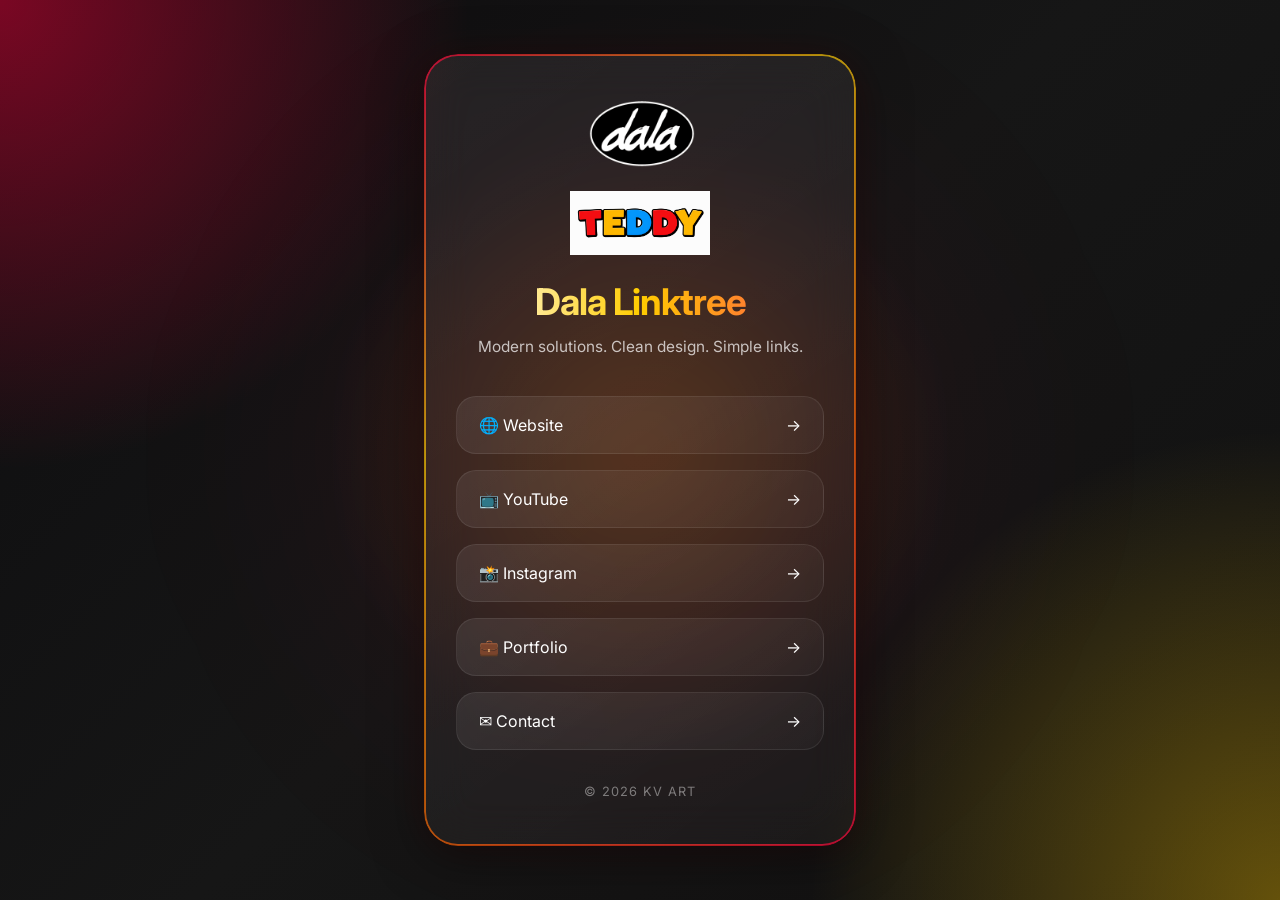
==== index.html @ a64d9fde "[untracked] Test 1" ====
<!-- index.html -->
<!DOCTYPE html>
<html lang="en">
<head>
    <meta charset="UTF-8" />
    <meta name="viewport" content="width=device-width, initial-scale=1.0" />

    <!-- Favicon -->
    <link rel="icon" type="image/png" href="./image/Dala_Logo_Black.png">

    <title>Your Company</title>

    <!-- CSS -->
    <link rel="stylesheet" href="style.css" />

    <!-- Fonts -->
    <link rel="preconnect" href="https://fonts.googleapis.com">
    <link rel="preconnect" href="https://fonts.gstatic.com" crossorigin>
    <link href="https://fonts.googleapis.com/css2?family=Inter:wght@400;500;600;700&display=swap" rel="stylesheet">
</head>
<body>

    <div class="background-glow"></div>

    <main class="container">

        <!-- Company Logo -->
        <img src="./image/dala-logo bw.png" alt="Company Logo" class="logo">
        <img src="./image/teddy logo.png" alt="Company Logo" class="logo">

        <!-- Company Name -->
        <h1>Dala Linktree</h1>

        <!-- Tagline -->
        <p class="tagline">
            Modern solutions. Clean design. Simple links.
        </p>

        <!-- Links -->
        <div class="links">

            <a href="https://www.facebook.com/DalaArtSupplies/" class="link-card" target="_blank">
                <span>🌐 Website</span>
                <span>→</span>
            </a>

            <a href="#" class="link-card">
                <span>📺 YouTube</span>
                <span>→</span>
            </a>

            <a href="#" class="link-card">
                <span>📸 Instagram</span>
                <span>→</span>
            </a>

            <a href="#" class="link-card">
                <span>💼 Portfolio</span>
                <span>→</span>
            </a>

            <a href="#" class="link-card">
                <span>✉ Contact</span>
                <span>→</span>
            </a>

        </div>

        <!-- Footer -->
        <footer>
            © 2026 KV Art
        </footer>

    </main>

</body>
</html>
---- style.css ----
/* style.css */

* {
    margin: 0;
    padding: 0;
    box-sizing: border-box;
}

body {
    font-family: 'Inter', sans-serif;
    min-height: 100vh;
    overflow: hidden;
    color: white;
    display: flex;
    justify-content: center;
    align-items: center;
    position: relative;

    /* Artistic Brand Background */
    background:
        radial-gradient(circle at top left, rgba(255, 0, 60, 0.45), transparent 30%),
        radial-gradient(circle at bottom right, rgba(255, 200, 0, 0.35), transparent 30%),
        radial-gradient(circle at center, rgba(255, 80, 0, 0.18), transparent 40%),
        linear-gradient(135deg, #0d0d0f, #161616, #111111);

    background-size: cover;
}

/* Film Grain Texture */
body::before {
    content: "";
    position: absolute;
    inset: 0;

    background-image:
        url("https://www.transparenttextures.com/patterns/asfalt-dark.png");

    opacity: 0.12;
    pointer-events: none;
}

/* Floating Glow */
body::after {
    content: "";
    position: absolute;

    width: 850px;
    height: 850px;

    background:
        radial-gradient(circle,
        rgba(255, 220, 0, 0.08),
        rgba(255, 0, 60, 0.05),
        transparent 70%);

    filter: blur(90px);

    animation: ambientFloat 12s ease-in-out infinite alternate;
}

@keyframes ambientFloat {
    from {
        transform: translate(-80px, -50px) rotate(0deg);
    }

    to {
        transform: translate(90px, 40px) rotate(8deg);
    }
}

/* Main Container */
.container {
    width: 100%;
    max-width: 430px;

    padding: 45px 30px;

    position: relative;
    z-index: 2;

    text-align: center;

    border-radius: 32px;

    background:
        linear-gradient(
            145deg,
            rgba(255,255,255,0.08),
            rgba(255,255,255,0.03)
        );

    border: 1px solid rgba(255,255,255,0.08);

    backdrop-filter: blur(22px);

    box-shadow:
        0 10px 50px rgba(0,0,0,0.5),
        0 0 40px rgba(255,0,60,0.08);
}

/* Gradient Border */
.container::before {
    content: "";
    position: absolute;
    inset: -2px;

    border-radius: 34px;
    padding: 2px;

    background:
        linear-gradient(
            135deg,
            #ff003c,
            #ffcc00,
            #ff5e00,
            #ff003c
        );

    opacity: 0.65;

    -webkit-mask:
        linear-gradient(#fff 0 0) content-box,
        linear-gradient(#fff 0 0);

    -webkit-mask-composite: xor;
    mask-composite: exclude;

    pointer-events: none;
}

/* Outige */
/* Logo */
.logo {
    /* width: 120px;
    height: 120px;

    object-fit: cover;

    border-radius: 28px;

    margin-bottom: 24px;

    border: 3px solid rgba(255,255,255,0.12);

    box-shadow:
        0 12px 35px rgba(0,0,0,0.45),
        0 0 30px rgba(255, 0, 60, 0.25),
        0 0 50px rgba(255, 200, 0, 0.15);

    transition: transform 0.35s ease; */
    width: 140px;
    height: auto;
    max-width: 100%;
    max-height: 140px;

    object-fit: contain;

    display: block;
    margin: 0 auto 24px;

    border: none;

    /* box-shadow:
        0 12px 35px rgba(0,0,0,0.35),
        0 0 25px rgba(255, 0, 60, 0.20),
        0 0 35px rgba(255, 200, 0, 0.12); */

    transition: transform 0.35s ease;
}

.logo:hover {
    transform: scale(1.05) rotate(-2deg);
}

/* Company Name */
h1 {
    font-size: 2.3rem;
    font-weight: 700;

    letter-spacing: -1px;

    margin-bottom: 10px;

    background:
        linear-gradient(
            90deg,
            #ffffff,
            #ffcc00,
            #ff4d4d
        );

    -webkit-background-clip: text;
    -webkit-text-fill-color: transparent;
}

/* Tagline */
.tagline {
    color: rgba(255,255,255,0.72);

    line-height: 1.7;
    font-size: 0.96rem;

    margin-bottom: 36px;
}

/* Links */
.links {
    display: flex;
    flex-direction: column;
    gap: 16px;
}

/* Link Cards */
.link-card {
    position: relative;

    text-decoration: none;
    color: white;

    padding: 18px 22px;

    border-radius: 20px;

    background:
        linear-gradient(
            145deg,
            rgba(255,255,255,0.08),
            rgba(255,255,255,0.03)
        );

    border: 1px solid rgba(255,255,255,0.08);

    display: flex;
    align-items: center;
    justify-content: space-between;

    overflow: hidden;

    transition:
        transform 0.25s ease,
        border 0.25s ease,
        box-shadow 0.25s ease;
}

/* Animated Light Sweep */
.link-card::before {
    content: "";

    position: absolute;
    top: 0;
    left: -120%;

    width: 100%;
    height: 100%;

    background:
        linear-gradient(
            90deg,
            transparent,
            rgba(255,255,255,0.15),
            transparent
        );

    transition: left 0.7s ease;
}

.link-card:hover::before {
    left: 120%;
}

/* Hover Effect */
.link-card:hover {
    transform: translateY(-4px);

    border: 1px solid rgba(255, 200, 0, 0.4);

    box-shadow:
        0 10px 25px rgba(0,0,0,0.35),
        0 0 20px rgba(255, 0, 60, 0.18),
        0 0 25px rgba(255, 200, 0, 0.12);

    background:
        linear-gradient(
            145deg,
            rgba(255,255,255,0.12),
            rgba(255,255,255,0.04)
        );
}

/* Footer */
footer {
    margin-top: 34px;

    color: rgba(255,255,255,0.42);

    font-size: 0.8rem;

    letter-spacing: 1px;
    text-transform: uppercase;
}

/* Mobile */
@media (max-width: 480px) {

    .container {
        margin: 18px;
        padding: 35px 22px;
    }

    h1 {
        font-size: 1.9rem;
    }

    .logo {
        width: 100px;
        height: 100px;
    }

    .link-card {
        padding: 16px 18px;
    }

}
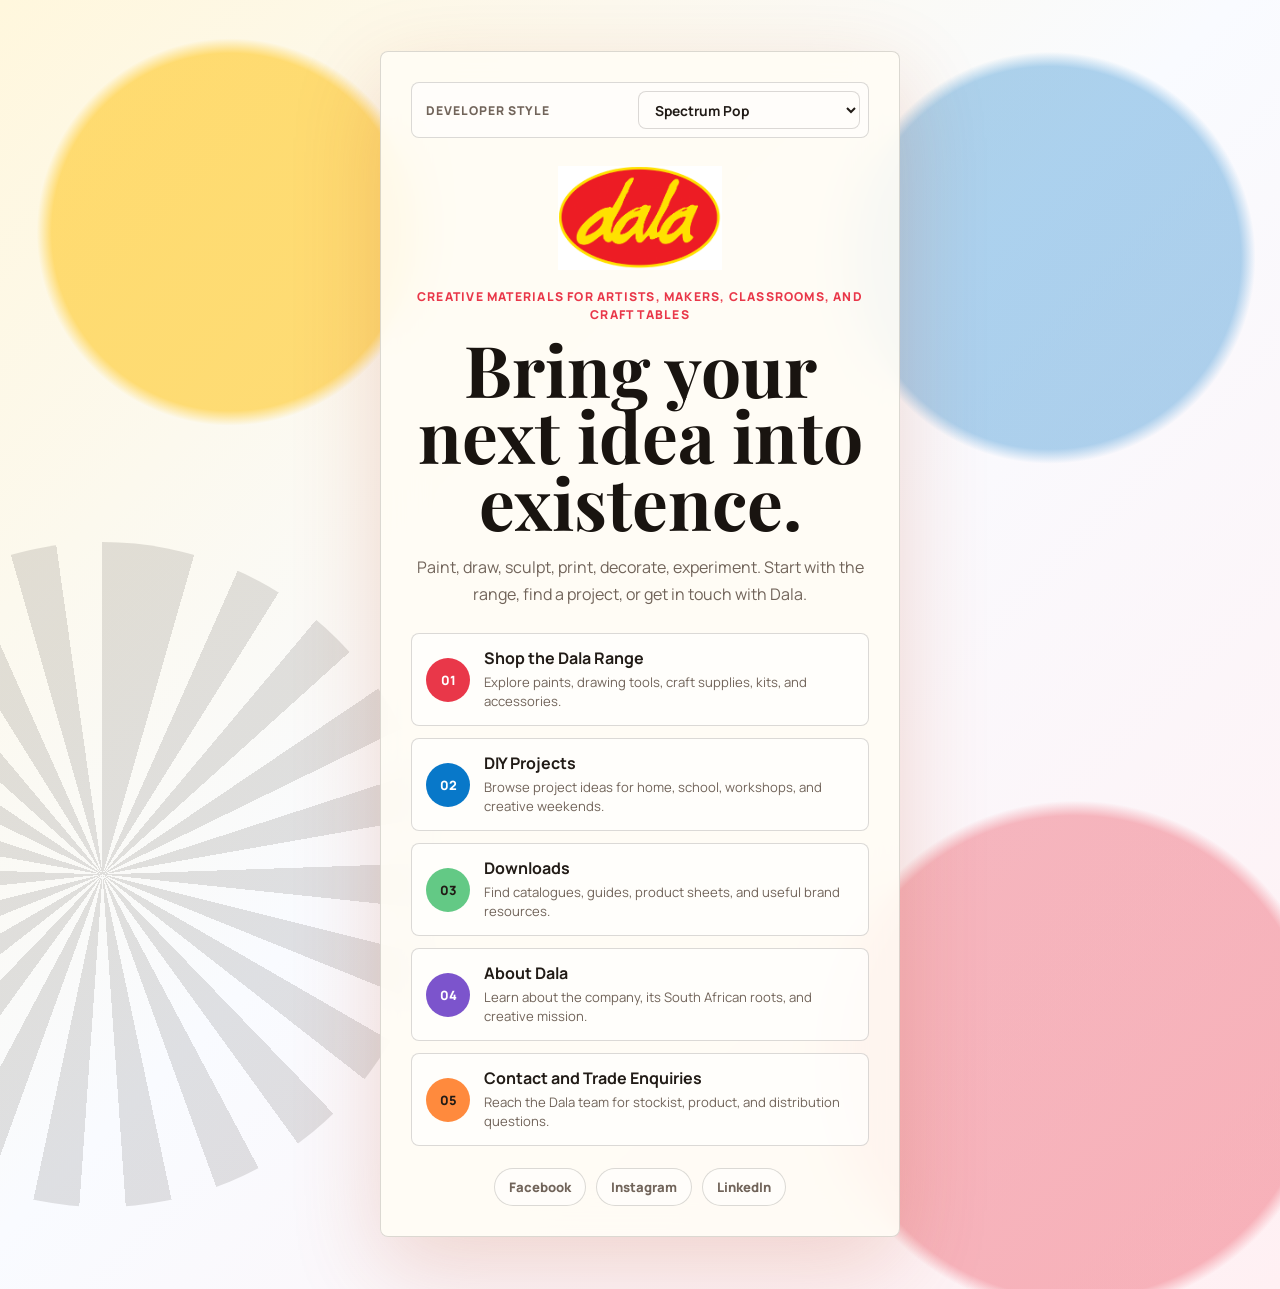
==== commit 84ce6a9b: "[untracked] Added 10 styles" ====
--- a/index.html
+++ b/index.html
@@ -1,77 +1,115 @@
-<!-- index.html -->
-<!DOCTYPE html>
-<html lang="en">
-<head>
-    <meta charset="UTF-8" />
-    <meta name="viewport" content="width=device-width, initial-scale=1.0" />
-
-    <!-- Favicon -->
-    <link rel="icon" type="image/png" href="./image/Dala_Logo_Black.png">
-
-    <title>Your Company</title>
-
-    <!-- CSS -->
-    <link rel="stylesheet" href="style.css" />
-
-    <!-- Fonts -->
-    <link rel="preconnect" href="https://fonts.googleapis.com">
-    <link rel="preconnect" href="https://fonts.gstatic.com" crossorigin>
-    <link href="https://fonts.googleapis.com/css2?family=Inter:wght@400;500;600;700&display=swap" rel="stylesheet">
-</head>
-<body>
-
-    <div class="background-glow"></div>
-
-    <main class="container">
-
-        <!-- Company Logo -->
-        <img src="./image/dala-logo bw.png" alt="Company Logo" class="logo">
-        <img src="./image/teddy logo.png" alt="Company Logo" class="logo">
-
-        <!-- Company Name -->
-        <h1>Dala Linktree</h1>
-
-        <!-- Tagline -->
-        <p class="tagline">
-            Modern solutions. Clean design. Simple links.
-        </p>
-
-        <!-- Links -->
-        <div class="links">
-
-            <a href="https://www.facebook.com/DalaArtSupplies/" class="link-card" target="_blank">
-                <span>🌐 Website</span>
-                <span>→</span>
-            </a>
-
-            <a href="#" class="link-card">
-                <span>📺 YouTube</span>
-                <span>→</span>
-            </a>
-
-            <a href="#" class="link-card">
-                <span>📸 Instagram</span>
-                <span>→</span>
-            </a>
-
-            <a href="#" class="link-card">
-                <span>💼 Portfolio</span>
-                <span>→</span>
-            </a>
-
-            <a href="#" class="link-card">
-                <span>✉ Contact</span>
-                <span>→</span>
-            </a>
-
-        </div>
-
-        <!-- Footer -->
-        <footer>
-            © 2026 KV Art
-        </footer>
-
-    </main>
-
-</body>
-</html>+<!doctype html>
+<html lang="en">
+  <head>
+    <meta charset="utf-8">
+    <meta name="viewport" content="width=device-width, initial-scale=1">
+    <title>Dala | Creative Materials</title>
+    <meta
+      name="description"
+      content="Quick links for Dala creative materials, art supplies, craft projects, downloads, and contact details."
+    >
+    <link rel="preconnect" href="https://fonts.googleapis.com">
+    <link rel="preconnect" href="https://fonts.gstatic.com" crossorigin>
+    <link
+      href="https://fonts.googleapis.com/css2?family=Manrope:wght@500;600;700;800&family=Playfair+Display:wght@700&display=swap"
+      rel="stylesheet"
+    >
+    <link rel="stylesheet" href="css/base.css">
+    <link id="themeStylesheet" rel="stylesheet" href="css/theme-spectrum.css">
+  </head>
+  <body>
+    <main class="page-shell">
+      <section class="profile-panel" aria-labelledby="page-title">
+        <div class="developer-tools" aria-label="Developer theme controls">
+          <label for="themeSelect">Developer style</label>
+          <select id="themeSelect" name="theme">
+            <option value="css/theme-spectrum.css">Spectrum Pop</option>
+            <option value="css/theme-studio.css">Clean Studio</option>
+            <option value="css/theme-workbench.css">Maker Workbench</option>
+            <option value="css/theme-dala-red-yellow.css">Dala Red + Yellow</option>
+            <option value="css/theme-pigment-lab.css">Pigment Lab</option>
+            <option value="css/theme-gallery-wall.css">Gallery Wall</option>
+            <option value="css/theme-night-market.css">Night Market</option>
+            <option value="css/theme-paper-cut.css">Paper Cut</option>
+            <option value="css/theme-terrazzo.css">Terrazzo Desk</option>
+            <option value="css/theme-catalogue.css">Modern Catalogue</option>
+            <option value="css/theme-hobby-x.css">Hobby X</option>
+            <option value="css/theme-sarcda.css">SARCDA</option>
+            <option value="css/theme-paperworld-me.css">Paperworld Middle East</option>
+            <option value="css/theme-creativeworld.css">Creativeworld</option>
+          </select>
+        </div>
+
+        <header class="brand-lockup">
+          <img class="brand-logo" src="image/Dala-logo.png" alt="Dala">
+          <p class="eyebrow">Creative materials for artists, makers, classrooms, and craft tables</p>
+          <h1 id="page-title">Bring your next idea into existence.</h1>
+          <p class="intro">
+            Paint, draw, sculpt, print, decorate, experiment. Start with the range, find a project, or get in touch with Dala.
+          </p>
+        </header>
+
+        <nav class="link-list" aria-label="Dala quick links">
+          <a class="link-card primary-link" href="https://www.dala.co.za/Products" target="_blank" rel="noreferrer">
+            <span class="link-icon" aria-hidden="true">01</span>
+            <span>
+              <strong>Shop the Dala Range</strong>
+              <small>Explore paints, drawing tools, craft supplies, kits, and accessories.</small>
+            </span>
+          </a>
+          <a class="link-card" href="https://www.dala.co.za/DIY-Projects" target="_blank" rel="noreferrer">
+            <span class="link-icon" aria-hidden="true">02</span>
+            <span>
+              <strong>DIY Projects</strong>
+              <small>Browse project ideas for home, school, workshops, and creative weekends.</small>
+            </span>
+          </a>
+          <a class="link-card" href="https://www.dala.co.za/Downloads" target="_blank" rel="noreferrer">
+            <span class="link-icon" aria-hidden="true">03</span>
+            <span>
+              <strong>Downloads</strong>
+              <small>Find catalogues, guides, product sheets, and useful brand resources.</small>
+            </span>
+          </a>
+          <a class="link-card" href="https://www.dala.co.za/About-Dala" target="_blank" rel="noreferrer">
+            <span class="link-icon" aria-hidden="true">04</span>
+            <span>
+              <strong>About Dala</strong>
+              <small>Learn about the company, its South African roots, and creative mission.</small>
+            </span>
+          </a>
+          <a class="link-card" href="https://www.dala.co.za/Contact-Us" target="_blank" rel="noreferrer">
+            <span class="link-icon" aria-hidden="true">05</span>
+            <span>
+              <strong>Contact and Trade Enquiries</strong>
+              <small>Reach the Dala team for stockist, product, and distribution questions.</small>
+            </span>
+          </a>
+        </nav>
+
+        <footer class="social-row" aria-label="Social links">
+          <a href="https://www.facebook.com/dalapaintsouthafrica/" target="_blank" rel="noreferrer">Facebook</a>
+          <a href="https://www.instagram.com/dalapaintsouthafrica/" target="_blank" rel="noreferrer">Instagram</a>
+          <a href="https://www.linkedin.com/company/kv-art-dala/" target="_blank" rel="noreferrer">LinkedIn</a>
+        </footer>
+      </section>
+    </main>
+
+    <script>
+      const themeSelect = document.querySelector("#themeSelect");
+      const themeStylesheet = document.querySelector("#themeStylesheet");
+      const savedTheme = localStorage.getItem("dala-theme");
+
+      if (savedTheme) {
+        themeSelect.value = savedTheme;
+        themeStylesheet.href = savedTheme;
+      }
+
+      themeSelect.addEventListener("change", (event) => {
+        const nextTheme = event.target.value;
+        themeStylesheet.href = nextTheme;
+        localStorage.setItem("dala-theme", nextTheme);
+      });
+    </script>
+  </body>
+</html>
--- a/css/base.css
+++ b/css/base.css
@@ -0,0 +1,261 @@
+:root {
+  color-scheme: light;
+  --font-sans: "Manrope", system-ui, -apple-system, BlinkMacSystemFont, "Segoe UI", sans-serif;
+  --font-display: "Playfair Display", Georgia, serif;
+  --page-bg: #faf7f1;
+  --panel-bg: rgba(255, 255, 255, 0.86);
+  --text: #201c18;
+  --muted: #6d6258;
+  --border: rgba(32, 28, 24, 0.14);
+  --shadow: 0 26px 80px rgba(31, 23, 14, 0.18);
+  --accent: #e73b4b;
+  --accent-2: #1978d4;
+  --accent-3: #f6c544;
+  --link-bg: rgba(255, 255, 255, 0.74);
+  --link-hover: #ffffff;
+  --radius: 8px;
+}
+
+* {
+  box-sizing: border-box;
+}
+
+html {
+  min-height: 100%;
+}
+
+body {
+  min-height: 100vh;
+  margin: 0;
+  color: var(--text);
+  font-family: var(--font-sans);
+  background: var(--page-bg);
+}
+
+a {
+  color: inherit;
+  text-decoration: none;
+}
+
+.page-shell {
+  min-height: 100vh;
+  display: grid;
+  place-items: center;
+  padding: clamp(20px, 4vw, 56px);
+  position: relative;
+  overflow: hidden;
+}
+
+.page-shell::before,
+.page-shell::after {
+  content: "";
+  position: fixed;
+  inset: auto;
+  pointer-events: none;
+}
+
+.profile-panel {
+  width: min(100%, 520px);
+  position: relative;
+  z-index: 1;
+  border: 1px solid var(--border);
+  border-radius: var(--radius);
+  background: var(--panel-bg);
+  box-shadow: var(--shadow);
+  padding: clamp(18px, 4vw, 30px);
+}
+
+.developer-tools {
+  display: flex;
+  align-items: center;
+  justify-content: space-between;
+  gap: 12px;
+  margin-bottom: 28px;
+  padding: 8px;
+  border: 1px solid var(--border);
+  border-radius: var(--radius);
+  background: rgba(255, 255, 255, 0.58);
+}
+
+.developer-tools label {
+  padding-left: 6px;
+  color: var(--muted);
+  font-size: 0.76rem;
+  font-weight: 800;
+  letter-spacing: 0.08em;
+  text-transform: uppercase;
+}
+
+.developer-tools select {
+  min-width: 176px;
+  height: 38px;
+  border: 1px solid var(--border);
+  border-radius: var(--radius);
+  color: var(--text);
+  background: var(--link-hover);
+  font: 700 0.86rem var(--font-sans);
+  padding: 0 34px 0 12px;
+}
+
+.brand-lockup {
+  text-align: center;
+}
+
+.brand-logo {
+  width: min(164px, 48vw);
+  height: auto;
+  display: block;
+  margin: 0 auto 18px;
+}
+
+.eyebrow {
+  max-width: 34rem;
+  margin: 0 auto 12px;
+  color: var(--accent);
+  font-size: 0.76rem;
+  font-weight: 800;
+  letter-spacing: 0.1em;
+  line-height: 1.45;
+  text-transform: uppercase;
+}
+
+h1 {
+  max-width: 11ch;
+  margin: 0 auto;
+  font-family: var(--font-display);
+  font-size: clamp(2.55rem, 12vw, 4.45rem);
+  line-height: 0.94;
+  letter-spacing: 0;
+}
+
+.intro {
+  max-width: 28rem;
+  margin: 18px auto 26px;
+  color: var(--muted);
+  font-size: 1rem;
+  line-height: 1.65;
+}
+
+.link-list {
+  display: grid;
+  gap: 12px;
+}
+
+.link-card {
+  display: grid;
+  grid-template-columns: 44px 1fr;
+  align-items: center;
+  gap: 14px;
+  min-height: 78px;
+  padding: 14px;
+  border: 1px solid var(--border);
+  border-radius: var(--radius);
+  background: var(--link-bg);
+  transition: transform 180ms ease, background-color 180ms ease, border-color 180ms ease, box-shadow 180ms ease;
+}
+
+.link-card:hover,
+.link-card:focus-visible {
+  transform: translateY(-2px);
+  background: var(--link-hover);
+  border-color: color-mix(in srgb, var(--accent) 44%, var(--border));
+  box-shadow: 0 14px 28px rgba(30, 24, 20, 0.12);
+  outline: none;
+}
+
+.link-icon {
+  width: 44px;
+  height: 44px;
+  display: grid;
+  place-items: center;
+  border-radius: 50%;
+  color: var(--text);
+  background: var(--accent-3);
+  font-size: 0.8rem;
+  font-weight: 900;
+}
+
+.primary-link .link-icon {
+  color: #ffffff;
+  background: var(--accent);
+}
+
+.link-card strong,
+.link-card small {
+  display: block;
+}
+
+.link-card strong {
+  font-size: 1rem;
+  line-height: 1.25;
+}
+
+.link-card small {
+  margin-top: 5px;
+  color: var(--muted);
+  font-size: 0.82rem;
+  line-height: 1.45;
+}
+
+.social-row {
+  display: flex;
+  flex-wrap: wrap;
+  justify-content: center;
+  gap: 10px;
+  margin-top: 22px;
+}
+
+.social-row a {
+  min-height: 38px;
+  display: inline-flex;
+  align-items: center;
+  border: 1px solid var(--border);
+  border-radius: 999px;
+  padding: 0 14px;
+  color: var(--muted);
+  background: rgba(255, 255, 255, 0.48);
+  font-size: 0.82rem;
+  font-weight: 800;
+}
+
+.social-row a:hover,
+.social-row a:focus-visible {
+  color: var(--text);
+  border-color: var(--accent);
+  outline: none;
+}
+
+@media (max-width: 520px) {
+  .page-shell {
+    padding: 12px;
+    align-items: start;
+  }
+
+  .profile-panel {
+    min-height: calc(100vh - 24px);
+  }
+
+  .developer-tools {
+    align-items: stretch;
+    flex-direction: column;
+  }
+
+  .developer-tools label {
+    padding-left: 0;
+  }
+
+  .developer-tools select {
+    width: 100%;
+  }
+
+  .link-card {
+    grid-template-columns: 40px 1fr;
+    gap: 12px;
+    padding: 12px;
+  }
+
+  .link-icon {
+    width: 40px;
+    height: 40px;
+  }
+}
--- a/css/theme-spectrum.css
+++ b/css/theme-spectrum.css
@@ -0,0 +1,56 @@
+:root {
+  --page-bg: #fdf6e6;
+  --panel-bg: rgba(255, 252, 244, 0.9);
+  --text: #211b16;
+  --muted: #71645a;
+  --border: rgba(33, 27, 22, 0.16);
+  --shadow: 0 30px 90px rgba(194, 72, 31, 0.2);
+  --accent: #e93749;
+  --accent-2: #0878c9;
+  --accent-3: #ffd044;
+  --link-bg: rgba(255, 255, 255, 0.66);
+  --link-hover: #fffdfa;
+}
+
+body {
+  background:
+    radial-gradient(circle at 18% 18%, rgba(255, 208, 68, 0.72) 0 12%, transparent 13%),
+    radial-gradient(circle at 82% 20%, rgba(8, 120, 201, 0.32) 0 13%, transparent 14%),
+    radial-gradient(circle at 84% 82%, rgba(233, 55, 73, 0.34) 0 16%, transparent 17%),
+    linear-gradient(135deg, #fff7dd 0%, #f9fbff 48%, #fff0f3 100%);
+}
+
+.page-shell::before {
+  width: 52vw;
+  height: 52vw;
+  left: -18vw;
+  bottom: -24vw;
+  background: repeating-conic-gradient(from 8deg, rgba(33, 27, 22, 0.12) 0 8deg, transparent 8deg 16deg);
+  border-radius: 50%;
+}
+
+.profile-panel {
+  backdrop-filter: blur(22px);
+}
+
+h1 {
+  color: #191410;
+}
+
+.link-card:nth-child(2) .link-icon {
+  color: #ffffff;
+  background: var(--accent-2);
+}
+
+.link-card:nth-child(3) .link-icon {
+  background: #63c985;
+}
+
+.link-card:nth-child(4) .link-icon {
+  color: #ffffff;
+  background: #7c54cc;
+}
+
+.link-card:nth-child(5) .link-icon {
+  background: #ff8a3d;
+}
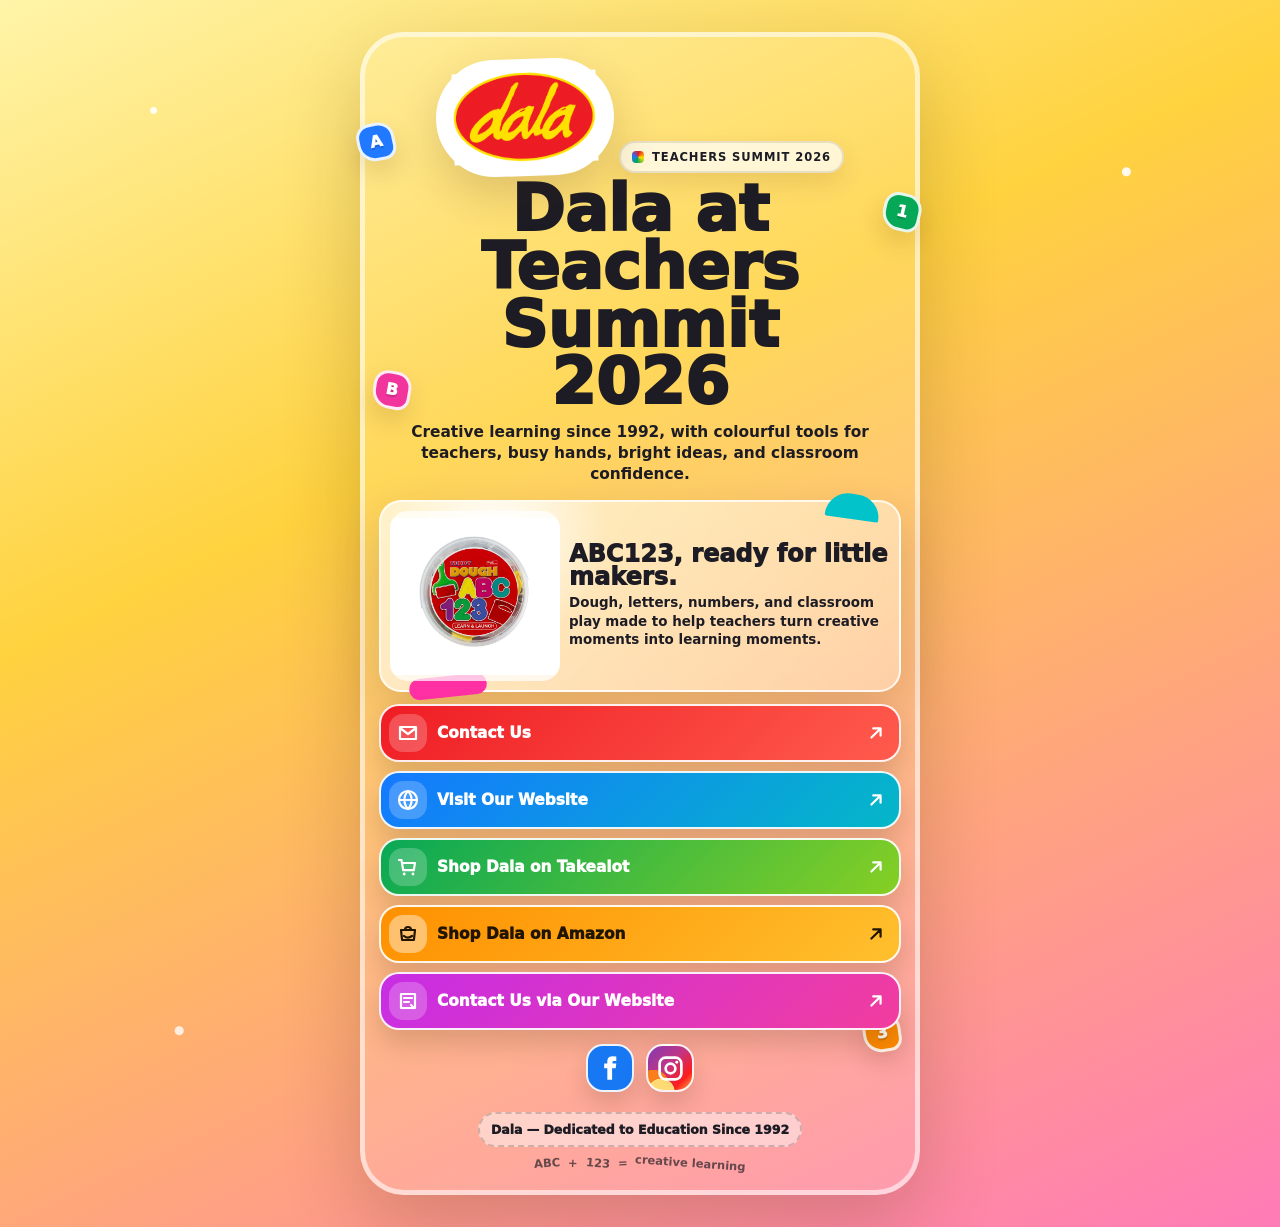
==== commit 786d20e6: "Teachers Summit 2026" ====
--- a/index.html
+++ b/index.html
@@ -3,113 +3,651 @@
   <head>
     <meta charset="utf-8">
     <meta name="viewport" content="width=device-width, initial-scale=1">
-    <title>Dala | Creative Materials</title>
     <meta
       name="description"
-      content="Quick links for Dala creative materials, art supplies, craft projects, downloads, and contact details."
+      content="Dala at Teachers Summit 2026. Colourful creative learning tools for teachers since 1992."
     >
-    <link rel="preconnect" href="https://fonts.googleapis.com">
-    <link rel="preconnect" href="https://fonts.gstatic.com" crossorigin>
-    <link
-      href="https://fonts.googleapis.com/css2?family=Manrope:wght@500;600;700;800&family=Playfair+Display:wght@700&display=swap"
-      rel="stylesheet"
-    >
-    <link rel="stylesheet" href="css/base.css">
-    <link id="themeStylesheet" rel="stylesheet" href="css/theme-spectrum.css">
+    <title>Dala at Teachers Summit 2026</title>
+    <style>
+      :root {
+        --red: #ed1c24;
+        --yellow: #ffe400;
+        --ink: #1d1c24;
+        --paper: #fff9e9;
+        --green: #05a857;
+        --blue: #2179ff;
+        --pink: #f1359d;
+        --orange: #ff8a00;
+        --teal: #10bfc6;
+        --shadow: 0 18px 45px rgba(73, 39, 16, 0.18);
+      }
+
+      * {
+        box-sizing: border-box;
+      }
+
+      html {
+        min-height: 100%;
+        background: #ffe77a;
+      }
+
+      body {
+        min-height: 100%;
+        margin: 0;
+        color: var(--ink);
+        font-family:
+          Inter, ui-sans-serif, system-ui, -apple-system, BlinkMacSystemFont,
+          "Segoe UI", sans-serif;
+        background:
+          radial-gradient(circle at 12% 9%, rgba(255, 255, 255, 0.9) 0 3px, transparent 4px),
+          radial-gradient(circle at 88% 14%, rgba(255, 255, 255, 0.9) 0 4px, transparent 5px),
+          radial-gradient(circle at 14% 84%, rgba(255, 255, 255, 0.8) 0 4px, transparent 5px),
+          linear-gradient(155deg, #fff4a8 0%, #ffd23f 36%, #ff7bb7 100%);
+        overflow-x: hidden;
+      }
+
+      body::before {
+        position: fixed;
+        inset: 0;
+        z-index: -2;
+        content: "";
+        opacity: 0.32;
+        background-image:
+          linear-gradient(rgba(255, 255, 255, 0.55) 1px, transparent 1px),
+          linear-gradient(90deg, rgba(255, 255, 255, 0.55) 1px, transparent 1px);
+        background-size: 34px 34px;
+        mask-image: linear-gradient(to bottom, rgba(0, 0, 0, 0.75), transparent 78%);
+      }
+
+      a {
+        color: inherit;
+      }
+
+      .page {
+        position: relative;
+        width: min(100%, 560px);
+        min-height: 100vh;
+        margin: 0 auto;
+        padding: 12px 14px 20px;
+      }
+
+      .float {
+        position: absolute;
+        z-index: 0;
+        display: grid;
+        width: 38px;
+        height: 38px;
+        place-items: center;
+        border: 3px solid rgba(255, 255, 255, 0.9);
+        border-radius: 14px 16px 12px 18px;
+        color: #ffffff;
+        font-weight: 950;
+        line-height: 1;
+        text-shadow: 0 2px 0 rgba(0, 0, 0, 0.15);
+        box-shadow: 0 12px 24px rgba(80, 36, 0, 0.14);
+        transform: rotate(var(--tilt));
+        animation: bob 5.8s ease-in-out infinite;
+        pointer-events: none;
+      }
+
+      .float-a {
+        top: 86px;
+        left: -8px;
+        background: var(--blue);
+        --tilt: -12deg;
+      }
+
+      .float-1 {
+        top: 156px;
+        right: -6px;
+        background: var(--green);
+        --tilt: 13deg;
+        animation-delay: -1.4s;
+      }
+
+      .float-b {
+        top: 334px;
+        left: 8px;
+        background: var(--pink);
+        --tilt: 10deg;
+        animation-delay: -2.5s;
+      }
+
+      .float-3 {
+        right: 14px;
+        bottom: 138px;
+        background: var(--orange);
+        --tilt: -8deg;
+        animation-delay: -3.1s;
+      }
+
+      .hero {
+        position: relative;
+        z-index: 1;
+        padding: 10px 10px 5px;
+        text-align: center;
+      }
+
+      .logo-wrap {
+        display: inline-flex;
+        align-items: center;
+        justify-content: center;
+        width: min(56vw, 178px);
+        min-height: 78px;
+        padding: 9px 13px;
+        border: 4px solid #fff;
+        border-radius: 999px;
+        background: #ffffff;
+        box-shadow: var(--shadow);
+        transform: rotate(-2deg);
+      }
+
+      .logo-wrap img {
+        display: block;
+        width: 100%;
+        height: auto;
+      }
+
+      .summit-pill {
+        display: inline-flex;
+        align-items: center;
+        gap: 8px;
+        margin: 12px 0 8px;
+        padding: 7px 11px;
+        border: 2px solid rgba(29, 28, 36, 0.1);
+        border-radius: 999px;
+        background: rgba(255, 255, 255, 0.72);
+        box-shadow: 0 10px 24px rgba(93, 42, 0, 0.12);
+        font-size: 0.72rem;
+        font-weight: 900;
+        letter-spacing: 0.08em;
+        text-transform: uppercase;
+      }
+
+      .summit-pill::before {
+        width: 12px;
+        height: 12px;
+        border-radius: 4px;
+        background: conic-gradient(from 10deg, var(--red), var(--yellow), var(--green), var(--blue), var(--red));
+        content: "";
+      }
+
+      h1 {
+        max-width: 13ch;
+        margin: 0 auto;
+        font-size: clamp(2.15rem, 11.8vw, 4rem);
+        font-weight: 1000;
+        line-height: 0.9;
+        letter-spacing: 0;
+      }
+
+      .hero h1 span {
+        display: block;
+      }
+
+      .hero-copy {
+        max-width: 30rem;
+        margin: 10px auto 0;
+        font-size: 0.96rem;
+        font-weight: 750;
+        line-height: 1.38;
+      }
+
+      .feature {
+        position: relative;
+        z-index: 1;
+        display: grid;
+        grid-template-columns: minmax(96px, 31%) 1fr;
+        align-items: center;
+        gap: 7px;
+        margin: 10px 0 12px;
+        padding: 9px;
+        border: 2px solid rgba(255, 255, 255, 0.82);
+        border-radius: 22px;
+        background:
+          radial-gradient(circle at 22% 18%, rgba(255, 255, 255, 0.95), transparent 26%),
+          linear-gradient(135deg, rgba(255, 255, 255, 0.68), rgba(255, 255, 255, 0.3));
+        box-shadow: var(--shadow);
+        backdrop-filter: blur(12px);
+      }
+
+      .feature::before,
+      .feature::after {
+        position: absolute;
+        z-index: -1;
+        content: "";
+        filter: saturate(1.1);
+      }
+
+      .feature::before {
+        top: -8px;
+        right: 19px;
+        width: 54px;
+        height: 25px;
+        border-radius: 999px 999px 80px 80px;
+        background: var(--teal);
+        transform: rotate(8deg);
+      }
+
+      .feature::after {
+        bottom: -7px;
+        left: 28px;
+        width: 78px;
+        height: 21px;
+        border-radius: 999px;
+        background: var(--pink);
+        transform: rotate(-6deg);
+      }
+
+      .product-shot {
+        width: 100%;
+        aspect-ratio: 1;
+        object-fit: contain;
+        border-radius: 18px;
+        background: rgba(255, 255, 255, 0.72);
+      }
+
+      .feature-text {
+        padding: 3px 2px;
+      }
+
+      .feature-text strong {
+        display: block;
+        margin-bottom: 5px;
+        font-size: clamp(1.05rem, 5.15vw, 1.5rem);
+        font-weight: 1000;
+        line-height: 0.96;
+      }
+
+      .feature-text p {
+        margin: 0;
+        font-size: 0.84rem;
+        font-weight: 700;
+        line-height: 1.38;
+      }
+
+      .links {
+        position: relative;
+        z-index: 1;
+        display: grid;
+        gap: 9px;
+      }
+
+      .link-button {
+        display: grid;
+        grid-template-columns: 38px 1fr 22px;
+        align-items: center;
+        gap: 10px;
+        min-height: 56px;
+        padding: 8px 12px 8px 8px;
+        border: 2px solid rgba(255, 255, 255, 0.92);
+        border-radius: 20px;
+        color: #ffffff;
+        font-size: 0.96rem;
+        font-weight: 950;
+        line-height: 1.1;
+        text-decoration: none;
+        box-shadow: 0 14px 24px rgba(52, 29, 0, 0.16);
+        transform: translateY(0);
+        transition:
+          transform 160ms ease,
+          box-shadow 160ms ease,
+          filter 160ms ease;
+        -webkit-tap-highlight-color: transparent;
+      }
+
+      .link-button:focus-visible,
+      .social-link:focus-visible {
+        outline: 4px solid rgba(29, 28, 36, 0.8);
+        outline-offset: 4px;
+      }
+
+      .link-button:hover,
+      .link-button:focus-visible {
+        box-shadow: 0 18px 30px rgba(52, 29, 0, 0.24);
+        filter: saturate(1.08);
+        transform: translateY(-2px);
+      }
+
+      .link-button:active {
+        box-shadow: 0 8px 16px rgba(52, 29, 0, 0.18);
+        transform: translateY(1px) scale(0.99);
+      }
+
+      .contact {
+        background: linear-gradient(135deg, #ef1d24, #ff5b4d);
+      }
+
+      .website {
+        background: linear-gradient(135deg, #1479ff, #04b7c7);
+      }
+
+      .takealot {
+        background: linear-gradient(135deg, #09a856, #86cf24);
+      }
+
+      .amazon {
+        background: linear-gradient(135deg, #ff9000, #ffc02e);
+        color: #221500;
+      }
+
+      .web-contact {
+        background: linear-gradient(135deg, #c72de5, #f23d9e);
+      }
+
+      .button-icon,
+      .arrow {
+        display: grid;
+        place-items: center;
+      }
+
+      .button-icon {
+        width: 38px;
+        height: 38px;
+        border-radius: 14px;
+        background: rgba(255, 255, 255, 0.22);
+      }
+
+      .amazon .button-icon {
+        background: rgba(255, 255, 255, 0.42);
+      }
+
+      svg {
+        display: block;
+      }
+
+      .socials {
+        position: relative;
+        z-index: 1;
+        display: flex;
+        justify-content: center;
+        gap: 12px;
+        margin: 14px 0 10px;
+      }
+
+      .social-link {
+        display: grid;
+        width: 48px;
+        height: 48px;
+        place-items: center;
+        border: 2px solid rgba(255, 255, 255, 0.92);
+        border-radius: 17px;
+        color: #ffffff;
+        box-shadow: 0 12px 22px rgba(52, 29, 0, 0.15);
+        transition:
+          transform 160ms ease,
+          box-shadow 160ms ease;
+      }
+
+      .social-link:hover,
+      .social-link:focus-visible {
+        box-shadow: 0 18px 28px rgba(52, 29, 0, 0.22);
+        transform: translateY(-2px) rotate(-2deg);
+      }
+
+      .facebook {
+        background: #1877f2;
+      }
+
+      .instagram {
+        background:
+          radial-gradient(circle at 30% 105%, #feda75 0 24%, transparent 25%),
+          radial-gradient(circle at 12% 90%, #fa7e1e 0 28%, transparent 29%),
+          linear-gradient(135deg, #833ab4, #c13584 45%, #fd1d1d 78%, #fcb045);
+      }
+
+      .footer {
+        position: relative;
+        z-index: 1;
+        padding: 10px 8px 0;
+        text-align: center;
+      }
+
+      .brand-message {
+        display: inline-block;
+        margin: 0;
+        padding: 8px 11px;
+        border: 2px dashed rgba(29, 28, 36, 0.2);
+        border-radius: 999px;
+        background: rgba(255, 255, 255, 0.48);
+        font-size: 0.78rem;
+        font-weight: 950;
+      }
+
+      .chalk-line {
+        display: none;
+        justify-content: center;
+        gap: 8px;
+        margin-top: 9px;
+        color: rgba(29, 28, 36, 0.68);
+        font-size: 0.72rem;
+        font-weight: 850;
+      }
+
+      .chalk-line span {
+        display: inline-block;
+        transform: rotate(var(--tilt));
+      }
+
+      @keyframes bob {
+        0%,
+        100% {
+          translate: 0 0;
+        }
+
+        50% {
+          translate: 0 -9px;
+        }
+      }
+
+      @media (prefers-reduced-motion: reduce) {
+        *,
+        *::before,
+        *::after {
+          animation-duration: 0.01ms !important;
+          animation-iteration-count: 1 !important;
+          scroll-behavior: auto !important;
+          transition-duration: 0.01ms !important;
+        }
+      }
+
+      @media (min-width: 680px) {
+        body {
+          display: grid;
+          place-items: center;
+          padding: 32px;
+        }
+
+        .page {
+          min-height: auto;
+          border: 5px solid rgba(255, 255, 255, 0.58);
+          border-radius: 44px;
+          background: rgba(255, 255, 255, 0.14);
+          box-shadow: 0 30px 80px rgba(52, 29, 0, 0.2);
+        }
+
+        .feature {
+          grid-template-columns: 170px 1fr;
+        }
+
+        .chalk-line {
+          display: flex;
+        }
+      }
+    </style>
   </head>
   <body>
-    <main class="page-shell">
-      <section class="profile-panel" aria-labelledby="page-title">
-        <div class="developer-tools" aria-label="Developer theme controls">
-          <label for="themeSelect">Developer style</label>
-          <select id="themeSelect" name="theme">
-            <option value="css/theme-spectrum.css">Spectrum Pop</option>
-            <option value="css/theme-studio.css">Clean Studio</option>
-            <option value="css/theme-workbench.css">Maker Workbench</option>
-            <option value="css/theme-dala-red-yellow.css">Dala Red + Yellow</option>
-            <option value="css/theme-pigment-lab.css">Pigment Lab</option>
-            <option value="css/theme-gallery-wall.css">Gallery Wall</option>
-            <option value="css/theme-night-market.css">Night Market</option>
-            <option value="css/theme-paper-cut.css">Paper Cut</option>
-            <option value="css/theme-terrazzo.css">Terrazzo Desk</option>
-            <option value="css/theme-catalogue.css">Modern Catalogue</option>
-            <option value="css/theme-hobby-x.css">Hobby X</option>
-            <option value="css/theme-sarcda.css">SARCDA</option>
-            <option value="css/theme-paperworld-me.css">Paperworld Middle East</option>
-            <option value="css/theme-creativeworld.css">Creativeworld</option>
-          </select>
+    <main class="page" aria-labelledby="page-title">
+      <span class="float float-a" aria-hidden="true">A</span>
+      <span class="float float-1" aria-hidden="true">1</span>
+      <span class="float float-b" aria-hidden="true">B</span>
+      <span class="float float-3" aria-hidden="true">3</span>
+
+      <section class="hero">
+        <div class="logo-wrap">
+          <img src="image/Dala-logo.png" alt="Dala">
         </div>
-
-        <header class="brand-lockup">
-          <img class="brand-logo" src="image/Dala-logo.png" alt="Dala">
-          <p class="eyebrow">Creative materials for artists, makers, classrooms, and craft tables</p>
-          <h1 id="page-title">Bring your next idea into existence.</h1>
-          <p class="intro">
-            Paint, draw, sculpt, print, decorate, experiment. Start with the range, find a project, or get in touch with Dala.
+        <div class="summit-pill">Teachers Summit 2026</div>
+        <h1 id="page-title">
+          <span>Dala at</span>
+          <span>Teachers Summit</span>
+          <span>2026</span>
+        </h1>
+        <p class="hero-copy">
+          Creative learning since 1992, with colourful tools for teachers,
+          busy hands, bright ideas, and classroom confidence.
+        </p>
+      </section>
+
+      <section class="feature" aria-label="Dala ABC123 educational dough kit">
+        <img
+          class="product-shot"
+          src="image/TED-DNB_ABC123 DOUGH SET WITH ROLLER &amp; SLICER_6009705687008_LID.webp"
+          alt="Dala ABC123 dough kit with colourful letters and numbers"
+        >
+        <div class="feature-text">
+          <strong>ABC123, ready for little makers.</strong>
+          <p>
+            Dough, letters, numbers, and classroom play made to help teachers
+            turn creative moments into learning moments.
           </p>
-        </header>
-
-        <nav class="link-list" aria-label="Dala quick links">
-          <a class="link-card primary-link" href="https://www.dala.co.za/Products" target="_blank" rel="noreferrer">
-            <span class="link-icon" aria-hidden="true">01</span>
-            <span>
-              <strong>Shop the Dala Range</strong>
-              <small>Explore paints, drawing tools, craft supplies, kits, and accessories.</small>
-            </span>
-          </a>
-          <a class="link-card" href="https://www.dala.co.za/DIY-Projects" target="_blank" rel="noreferrer">
-            <span class="link-icon" aria-hidden="true">02</span>
-            <span>
-              <strong>DIY Projects</strong>
-              <small>Browse project ideas for home, school, workshops, and creative weekends.</small>
-            </span>
-          </a>
-          <a class="link-card" href="https://www.dala.co.za/Downloads" target="_blank" rel="noreferrer">
-            <span class="link-icon" aria-hidden="true">03</span>
-            <span>
-              <strong>Downloads</strong>
-              <small>Find catalogues, guides, product sheets, and useful brand resources.</small>
-            </span>
-          </a>
-          <a class="link-card" href="https://www.dala.co.za/About-Dala" target="_blank" rel="noreferrer">
-            <span class="link-icon" aria-hidden="true">04</span>
-            <span>
-              <strong>About Dala</strong>
-              <small>Learn about the company, its South African roots, and creative mission.</small>
-            </span>
-          </a>
-          <a class="link-card" href="https://www.dala.co.za/Contact-Us" target="_blank" rel="noreferrer">
-            <span class="link-icon" aria-hidden="true">05</span>
-            <span>
-              <strong>Contact and Trade Enquiries</strong>
-              <small>Reach the Dala team for stockist, product, and distribution questions.</small>
-            </span>
-          </a>
-        </nav>
-
-        <footer class="social-row" aria-label="Social links">
-          <a href="https://www.facebook.com/dalapaintsouthafrica/" target="_blank" rel="noreferrer">Facebook</a>
-          <a href="https://www.instagram.com/dalapaintsouthafrica/" target="_blank" rel="noreferrer">Instagram</a>
-          <a href="https://www.linkedin.com/company/kv-art-dala/" target="_blank" rel="noreferrer">LinkedIn</a>
-        </footer>
+        </div>
       </section>
+
+      <nav class="links" aria-label="Dala links">
+        <a
+          class="link-button contact"
+          href="mailto:kobus@dala.co.za?subject=Education%20Summit%202026"
+          aria-label="Contact Dala by email about Teachers Summit 2026"
+        >
+          <span class="button-icon" aria-hidden="true">
+            <svg width="24" height="24" viewBox="0 0 24 24" fill="none">
+              <path d="M4 6h16v12H4z" stroke="currentColor" stroke-width="2.2" stroke-linejoin="round"/>
+              <path d="m4 7 8 6 8-6" stroke="currentColor" stroke-width="2.2" stroke-linecap="round" stroke-linejoin="round"/>
+            </svg>
+          </span>
+          <span>Contact Us</span>
+          <span class="arrow" aria-hidden="true">
+            <svg width="22" height="22" viewBox="0 0 24 24" fill="none">
+              <path d="M7 17 17 7M9 7h8v8" stroke="currentColor" stroke-width="2.4" stroke-linecap="round" stroke-linejoin="round"/>
+            </svg>
+          </span>
+        </a>
+
+        <a
+          class="link-button website"
+          href="https://www.dala.co.za/"
+          aria-label="Visit the Dala website"
+        >
+          <span class="button-icon" aria-hidden="true">
+            <svg width="24" height="24" viewBox="0 0 24 24" fill="none">
+              <circle cx="12" cy="12" r="9" stroke="currentColor" stroke-width="2.2"/>
+              <path d="M3.5 12h17M12 3c2.4 2.5 3.6 5.5 3.6 9S14.4 18.5 12 21M12 3C9.6 5.5 8.4 8.5 8.4 12S9.6 18.5 12 21" stroke="currentColor" stroke-width="2.2" stroke-linecap="round"/>
+            </svg>
+          </span>
+          <span>Visit Our Website</span>
+          <span class="arrow" aria-hidden="true">
+            <svg width="22" height="22" viewBox="0 0 24 24" fill="none">
+              <path d="M7 17 17 7M9 7h8v8" stroke="currentColor" stroke-width="2.4" stroke-linecap="round" stroke-linejoin="round"/>
+            </svg>
+          </span>
+        </a>
+
+        <a
+          class="link-button takealot"
+          href="https://www.takealot.com/all?filter=Brand:Dala"
+          aria-label="Shop Dala products on Takealot"
+        >
+          <span class="button-icon" aria-hidden="true">
+            <svg width="24" height="24" viewBox="0 0 24 24" fill="none">
+              <path d="M6 8h13l-1.2 7.2H7.2L6 8Z" stroke="currentColor" stroke-width="2.2" stroke-linejoin="round"/>
+              <path d="M6 8 5.4 5H3" stroke="currentColor" stroke-width="2.2" stroke-linecap="round"/>
+              <circle cx="8.2" cy="19" r="1.4" fill="currentColor"/>
+              <circle cx="17" cy="19" r="1.4" fill="currentColor"/>
+            </svg>
+          </span>
+          <span>Shop Dala on Takealot</span>
+          <span class="arrow" aria-hidden="true">
+            <svg width="22" height="22" viewBox="0 0 24 24" fill="none">
+              <path d="M7 17 17 7M9 7h8v8" stroke="currentColor" stroke-width="2.4" stroke-linecap="round" stroke-linejoin="round"/>
+            </svg>
+          </span>
+        </a>
+
+        <a
+          class="link-button amazon"
+          href="https://www.amazon.co.za/s?k=Dala&amp;ref=bl_dp_s_web_0"
+          aria-label="Shop Dala products on Amazon South Africa"
+        >
+          <span class="button-icon" aria-hidden="true">
+            <svg width="24" height="24" viewBox="0 0 24 24" fill="none">
+              <path d="M5 8h14l-1.1 10H6.1L5 8Z" stroke="currentColor" stroke-width="2.2" stroke-linejoin="round"/>
+              <path d="M9 8a3 3 0 0 1 6 0" stroke="currentColor" stroke-width="2.2" stroke-linecap="round"/>
+              <path d="M8 14c2.2 1.8 5.6 1.8 8 0" stroke="currentColor" stroke-width="2.2" stroke-linecap="round"/>
+            </svg>
+          </span>
+          <span>Shop Dala on Amazon</span>
+          <span class="arrow" aria-hidden="true">
+            <svg width="22" height="22" viewBox="0 0 24 24" fill="none">
+              <path d="M7 17 17 7M9 7h8v8" stroke="currentColor" stroke-width="2.4" stroke-linecap="round" stroke-linejoin="round"/>
+            </svg>
+          </span>
+        </a>
+
+        <a
+          class="link-button web-contact"
+          href="https://www.dala.co.za/Contact-Us"
+          aria-label="Contact Dala via the Dala website"
+        >
+          <span class="button-icon" aria-hidden="true">
+            <svg width="24" height="24" viewBox="0 0 24 24" fill="none">
+              <path d="M5 5h14v14H5z" stroke="currentColor" stroke-width="2.2" stroke-linejoin="round"/>
+              <path d="M8 9h8M8 13h5" stroke="currentColor" stroke-width="2.2" stroke-linecap="round"/>
+              <path d="m15 16 3 3" stroke="currentColor" stroke-width="2.2" stroke-linecap="round"/>
+            </svg>
+          </span>
+          <span>Contact Us via Our Website</span>
+          <span class="arrow" aria-hidden="true">
+            <svg width="22" height="22" viewBox="0 0 24 24" fill="none">
+              <path d="M7 17 17 7M9 7h8v8" stroke="currentColor" stroke-width="2.4" stroke-linecap="round" stroke-linejoin="round"/>
+            </svg>
+          </span>
+        </a>
+      </nav>
+
+      <div class="socials" aria-label="Social links">
+        <a
+          class="social-link facebook"
+          href="https://www.facebook.com/DalaArtSupplies/"
+          aria-label="Dala on Facebook"
+        >
+          <svg width="28" height="28" viewBox="0 0 24 24" aria-hidden="true">
+            <path fill="currentColor" d="M14.2 8.2V6.8c0-.7.5-.9.9-.9h2.3V2.2L14.1 2c-3.6 0-4.4 2.7-4.4 4.4v1.8H7v4h2.7V22h4.1v-9.8h3.1l.5-4h-3.2Z"/>
+          </svg>
+        </a>
+        <a
+          class="social-link instagram"
+          href="https://www.instagram.com/kv_art_dala/"
+          aria-label="Dala on Instagram"
+        >
+          <svg width="29" height="29" viewBox="0 0 24 24" fill="none" aria-hidden="true">
+            <rect x="3" y="3" width="18" height="18" rx="5" stroke="currentColor" stroke-width="2.2"/>
+            <circle cx="12" cy="12" r="4" stroke="currentColor" stroke-width="2.2"/>
+            <circle cx="17.2" cy="6.8" r="1.2" fill="currentColor"/>
+          </svg>
+        </a>
+      </div>
+
+      <footer class="footer">
+        <p class="brand-message">Dala — Dedicated to Education Since 1992</p>
+        <div class="chalk-line" aria-hidden="true">
+          <span style="--tilt:-4deg">ABC</span>
+          <span style="--tilt:3deg">+</span>
+          <span style="--tilt:5deg">123</span>
+          <span style="--tilt:-3deg">=</span>
+          <span style="--tilt:4deg">creative learning</span>
+        </div>
+      </footer>
     </main>
-
-    <script>
-      const themeSelect = document.querySelector("#themeSelect");
-      const themeStylesheet = document.querySelector("#themeStylesheet");
-      const savedTheme = localStorage.getItem("dala-theme");
-
-      if (savedTheme) {
-        themeSelect.value = savedTheme;
-        themeStylesheet.href = savedTheme;
-      }
-
-      themeSelect.addEventListener("change", (event) => {
-        const nextTheme = event.target.value;
-        themeStylesheet.href = nextTheme;
-        localStorage.setItem("dala-theme", nextTheme);
-      });
-    </script>
   </body>
 </html>
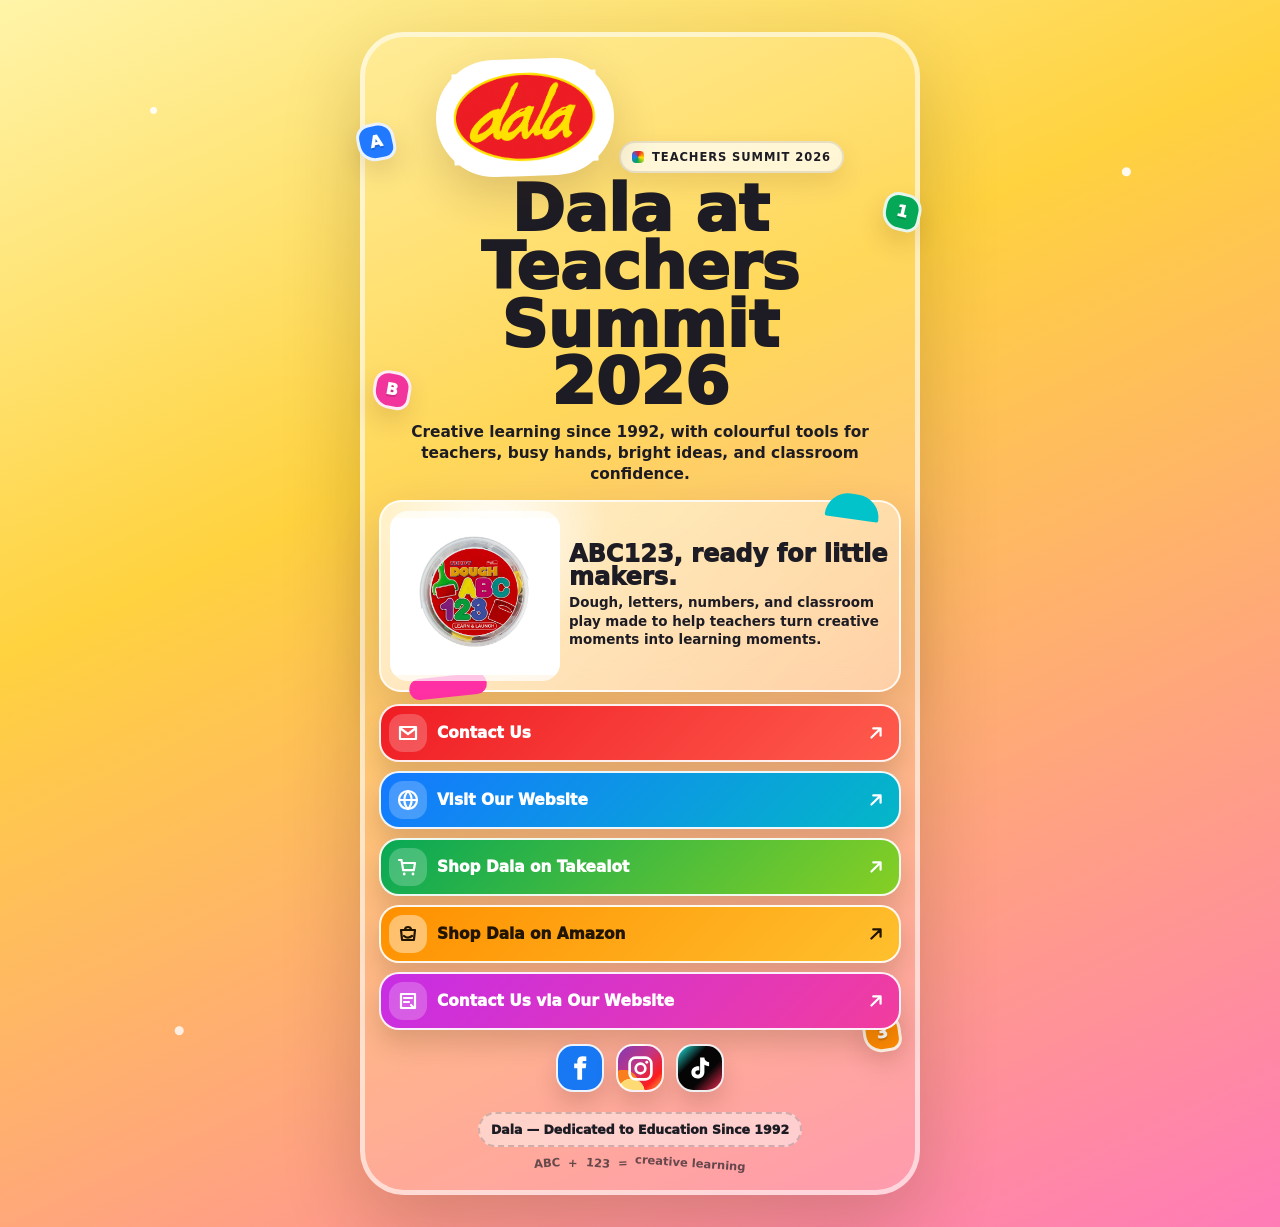
==== commit 1a2169a0: "Small update for Teachers Summit 2026" ====
--- a/index.html
+++ b/index.html
@@ -396,6 +396,13 @@
           linear-gradient(135deg, #833ab4, #c13584 45%, #fd1d1d 78%, #fcb045);
       }
 
+      .tiktok {
+        background:
+          linear-gradient(135deg, rgba(37, 244, 238, 0.95), transparent 34%),
+          linear-gradient(315deg, rgba(254, 44, 85, 0.95), transparent 36%),
+          #050505;
+      }
+
       .footer {
         position: relative;
         z-index: 1;
@@ -517,7 +524,7 @@
       <nav class="links" aria-label="Dala links">
         <a
           class="link-button contact"
-          href="mailto:kobus@dala.co.za?subject=Education%20Summit%202026"
+          href="mailto:kobus@dala.co.za?subject=Teachers%20Summit%202026"
           aria-label="Contact Dala by email about Teachers Summit 2026"
         >
           <span class="button-icon" aria-hidden="true">
@@ -634,6 +641,15 @@
             <rect x="3" y="3" width="18" height="18" rx="5" stroke="currentColor" stroke-width="2.2"/>
             <circle cx="12" cy="12" r="4" stroke="currentColor" stroke-width="2.2"/>
             <circle cx="17.2" cy="6.8" r="1.2" fill="currentColor"/>
+          </svg>
+        </a>
+        <a
+          class="social-link tiktok"
+          href="https://www.tiktok.com/@dala.art?_r=1&amp;_t=ZS-96lnYoFCBN7"
+          aria-label="Dala on TikTok"
+        >
+          <svg width="28" height="28" viewBox="0 0 24 24" aria-hidden="true">
+            <path fill="currentColor" d="M15.7 3c.3 2.4 1.7 3.9 4.1 4.1v3.4a7.6 7.6 0 0 1-4-1.2v5.9c0 3.5-2.4 5.8-5.8 5.8-3.1 0-5.4-2.1-5.4-5.1 0-3.2 2.5-5.3 5.8-5.3.4 0 .7 0 1 .1v3.5a3.2 3.2 0 0 0-1.1-.2c-1.4 0-2.3.8-2.3 1.9 0 1.1.8 1.9 2 1.9 1.3 0 2.1-.8 2.1-2.5V3h3.6Z"/>
           </svg>
         </a>
       </div>
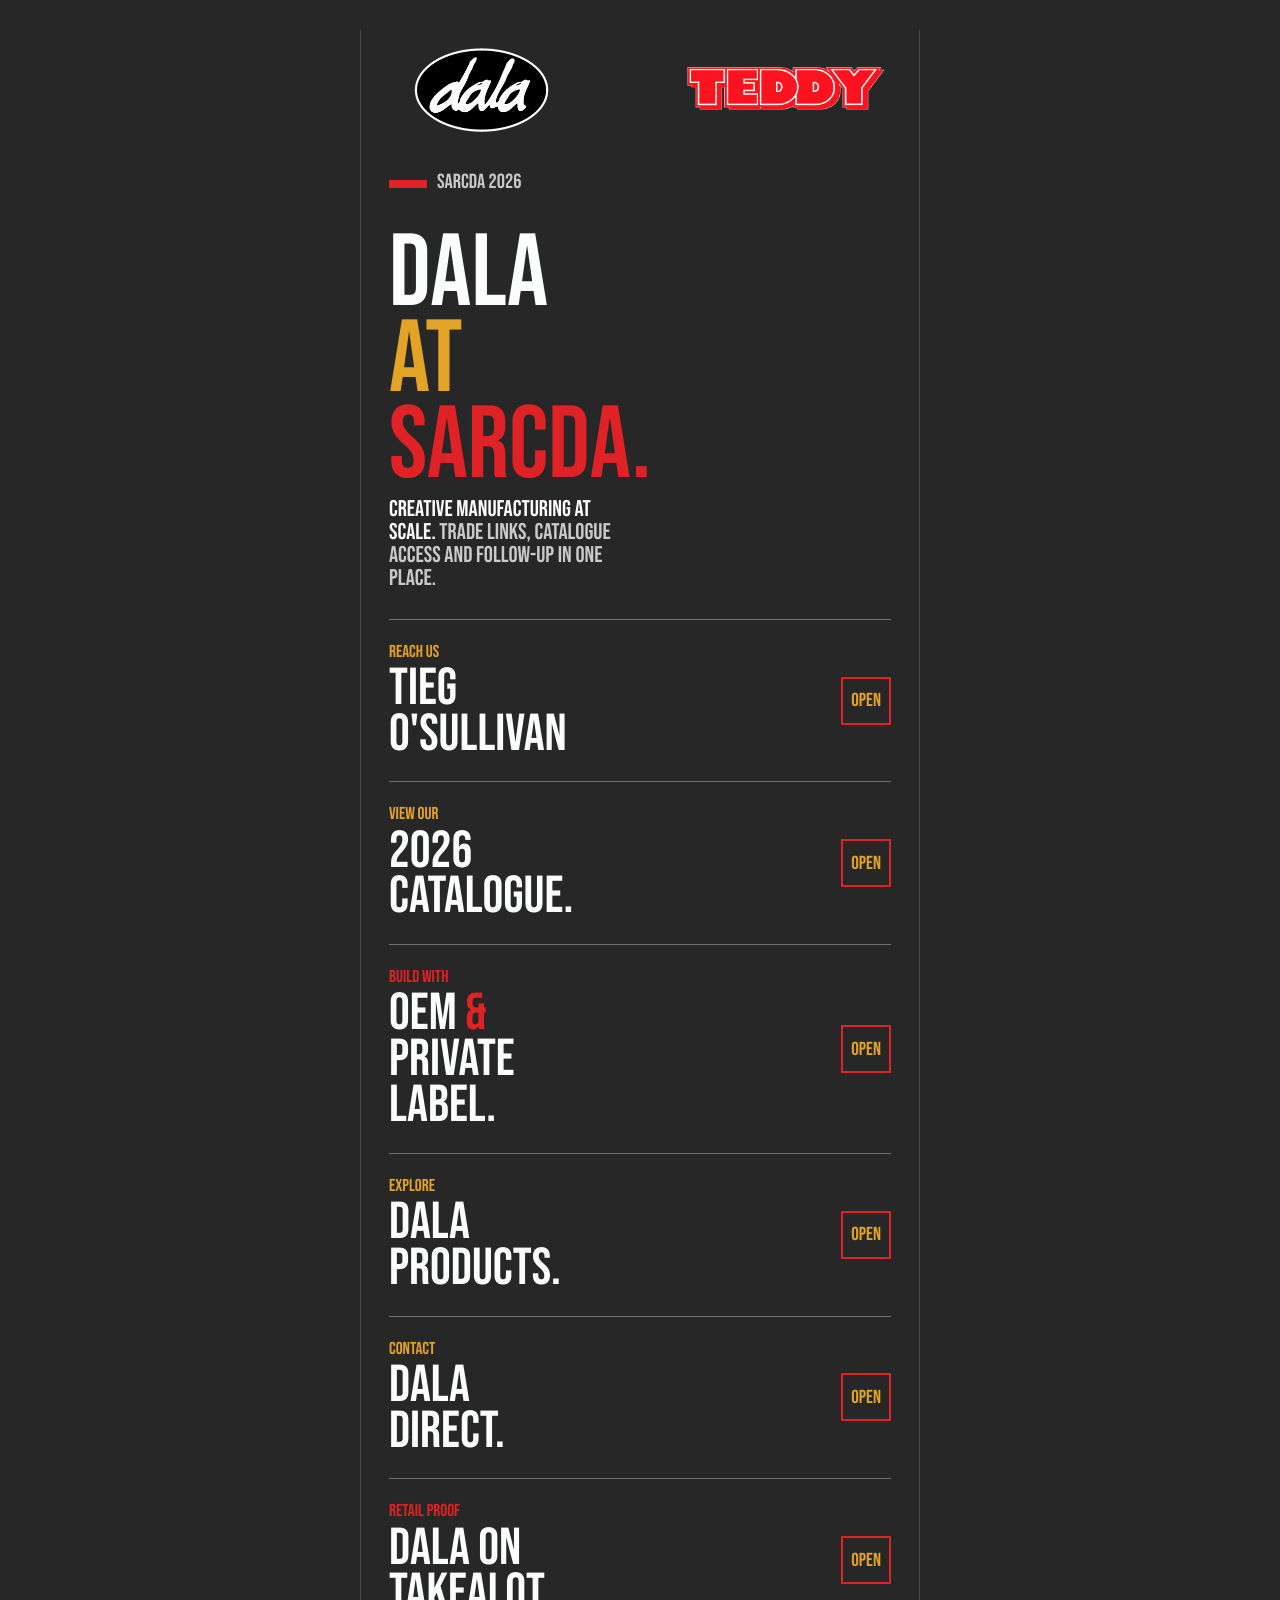
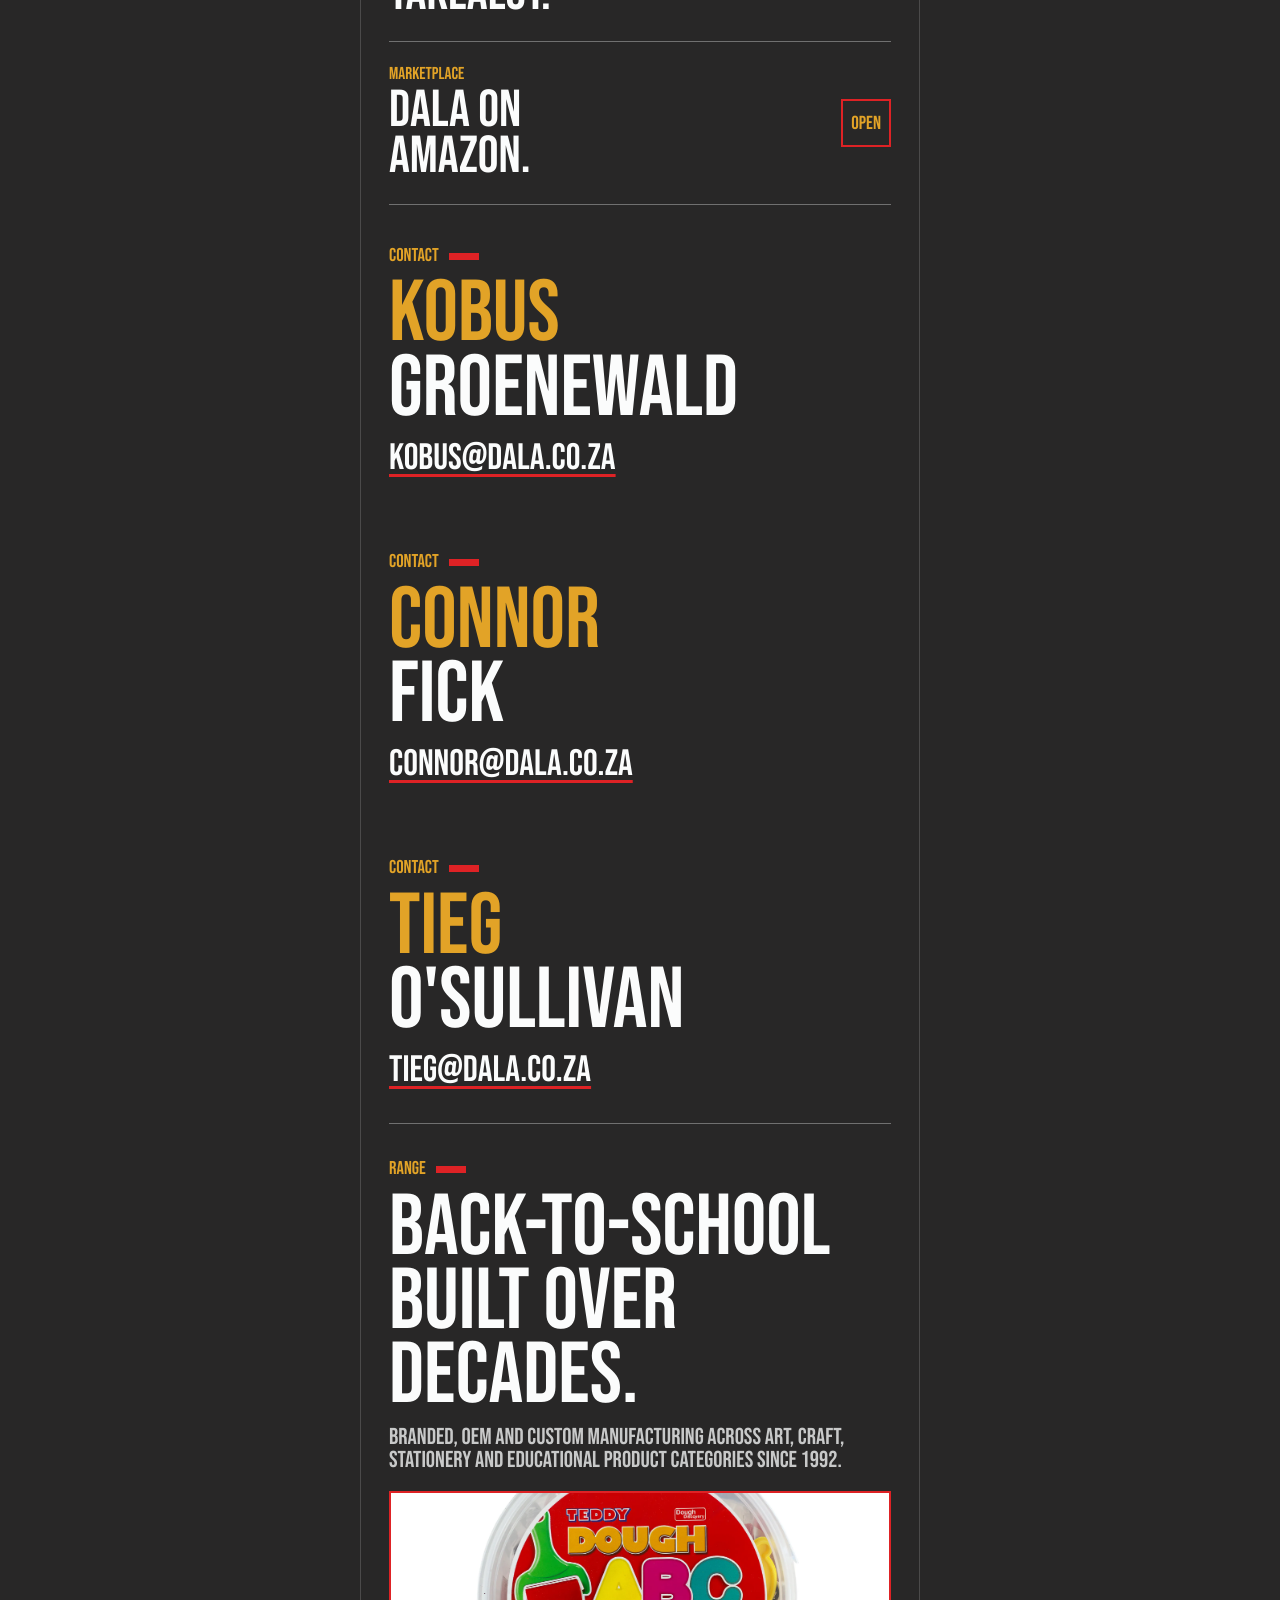
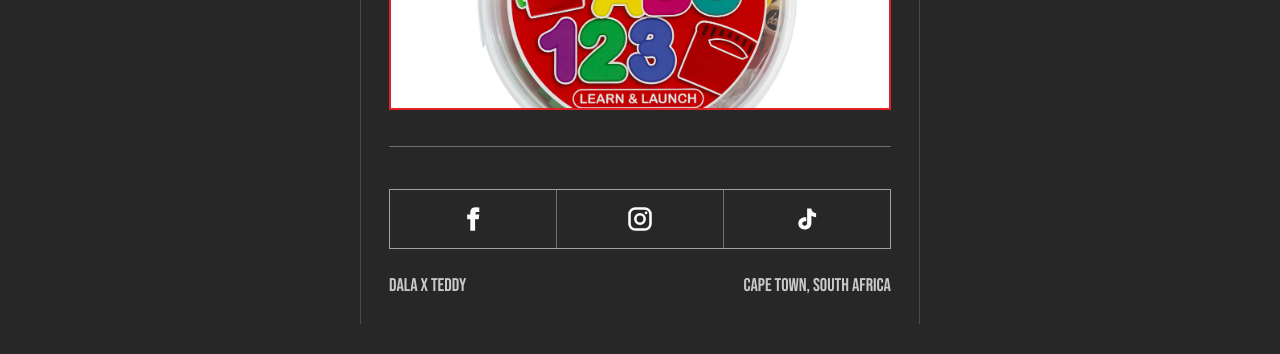
==== commit a8486580: "Rename Index.html to index.html" ====
--- a/index.html
+++ b/index.html
@@ -1,25 +1,37 @@
 <!doctype html>
 <html lang="en">
   <head>
+    <link rel="icon" type="image/png" href="image/dala-fav-red-yellow.png">
     <meta charset="utf-8">
-    <meta name="viewport" content="width=device-width, initial-scale=1">
+    <meta name="viewport" content="width=device-width, initial-scale=1, viewport-fit=cover">
     <meta
       name="description"
-      content="Dala at Teachers Summit 2026. Colourful creative learning tools for teachers since 1992."
+      content="Meet Dala at SARCDA 2026 for trade support, catalogue access, OEM manufacturing and retail product links."
     >
-    <title>Dala at Teachers Summit 2026</title>
+    <meta property="og:title" content="Dala at SARCDA 2026">
+    <meta
+      property="og:description"
+      content="Fast SARCDA links for Dala and Teddy: pricing, catalogue, OEM, retail proof and contact."
+    >
+    <meta property="og:type" content="website">
+    <meta name="twitter:card" content="summary">
+    <title>Dala at SARCDA 2026</title>
+    <link rel="preconnect" href="https://fonts.googleapis.com">
+    <link rel="preconnect" href="https://fonts.gstatic.com" crossorigin>
+    <link
+      href="https://fonts.googleapis.com/css2?family=Bebas+Neue&display=swap"
+      rel="stylesheet"
+    >
     <style>
       :root {
-        --red: #ed1c24;
-        --yellow: #ffe400;
-        --ink: #1d1c24;
-        --paper: #fff9e9;
-        --green: #05a857;
-        --blue: #2179ff;
-        --pink: #f1359d;
-        --orange: #ff8a00;
-        --teal: #10bfc6;
-        --shadow: 0 18px 45px rgba(73, 39, 16, 0.18);
+        --charcoal: #282727;
+        --paper: #fbfcfc;
+        --red: #de2225;
+        --gold: #e2a327;
+        --line: rgba(251, 252, 252, 0.34);
+        --muted: rgba(251, 252, 252, 0.76);
+        --max-card: 560px;
+        color-scheme: dark;
       }
 
       * {
@@ -28,422 +40,354 @@
 
       html {
         min-height: 100%;
-        background: #ffe77a;
+        background: var(--charcoal);
       }
 
       body {
+        min-width: 320px;
         min-height: 100%;
         margin: 0;
-        color: var(--ink);
-        font-family:
-          Inter, ui-sans-serif, system-ui, -apple-system, BlinkMacSystemFont,
-          "Segoe UI", sans-serif;
-        background:
-          radial-gradient(circle at 12% 9%, rgba(255, 255, 255, 0.9) 0 3px, transparent 4px),
-          radial-gradient(circle at 88% 14%, rgba(255, 255, 255, 0.9) 0 4px, transparent 5px),
-          radial-gradient(circle at 14% 84%, rgba(255, 255, 255, 0.8) 0 4px, transparent 5px),
-          linear-gradient(155deg, #fff4a8 0%, #ffd23f 36%, #ff7bb7 100%);
         overflow-x: hidden;
-      }
-
-      body::before {
-        position: fixed;
-        inset: 0;
-        z-index: -2;
-        content: "";
-        opacity: 0.32;
-        background-image:
-          linear-gradient(rgba(255, 255, 255, 0.55) 1px, transparent 1px),
-          linear-gradient(90deg, rgba(255, 255, 255, 0.55) 1px, transparent 1px);
-        background-size: 34px 34px;
-        mask-image: linear-gradient(to bottom, rgba(0, 0, 0, 0.75), transparent 78%);
+        background: var(--charcoal);
+        color: var(--paper);
+        font-family: "Bebas Neue", "Arial Narrow", Arial, sans-serif;
+        letter-spacing: 0;
+        text-rendering: geometricPrecision;
+      }
+
+      body,
+      .shell {
+        max-width: 100%;
+      }
+
+      img {
+        display: block;
+        max-width: 100%;
+        height: auto;
       }
 
       a {
         color: inherit;
       }
 
-      .page {
-        position: relative;
-        width: min(100%, 560px);
-        min-height: 100vh;
+      a:focus-visible {
+        outline: 3px solid var(--gold);
+        outline-offset: 4px;
+      }
+
+      .shell {
+        width: min(100%, var(--max-card));
+        min-height: 100dvh;
         margin: 0 auto;
-        padding: 12px 14px 20px;
-      }
-
-      .float {
-        position: absolute;
-        z-index: 0;
-        display: grid;
-        width: 38px;
-        height: 38px;
-        place-items: center;
-        border: 3px solid rgba(255, 255, 255, 0.9);
-        border-radius: 14px 16px 12px 18px;
-        color: #ffffff;
-        font-weight: 950;
-        line-height: 1;
-        text-shadow: 0 2px 0 rgba(0, 0, 0, 0.15);
-        box-shadow: 0 12px 24px rgba(80, 36, 0, 0.14);
-        transform: rotate(var(--tilt));
-        animation: bob 5.8s ease-in-out infinite;
-        pointer-events: none;
-      }
-
-      .float-a {
-        top: 86px;
-        left: -8px;
-        background: var(--blue);
-        --tilt: -12deg;
-      }
-
-      .float-1 {
-        top: 156px;
-        right: -6px;
-        background: var(--green);
-        --tilt: 13deg;
-        animation-delay: -1.4s;
-      }
-
-      .float-b {
-        top: 334px;
-        left: 8px;
-        background: var(--pink);
-        --tilt: 10deg;
-        animation-delay: -2.5s;
-      }
-
-      .float-3 {
-        right: 14px;
-        bottom: 138px;
-        background: var(--orange);
-        --tilt: -8deg;
-        animation-delay: -3.1s;
-      }
-
-      .hero {
-        position: relative;
-        z-index: 1;
-        padding: 10px 10px 5px;
-        text-align: center;
-      }
-
-      .logo-wrap {
-        display: inline-flex;
+        padding:
+          max(18px, env(safe-area-inset-top))
+          clamp(14px, 4.6vw, 28px)
+          max(28px, env(safe-area-inset-bottom));
+      }
+
+      .brand-strip {
+        display: flex;
+        flex-direction: column;
         align-items: center;
         justify-content: center;
-        width: min(56vw, 178px);
-        min-height: 78px;
-        padding: 9px 13px;
-        border: 4px solid #fff;
-        border-radius: 999px;
-        background: #ffffff;
-        box-shadow: var(--shadow);
-        transform: rotate(-2deg);
-      }
-
-      .logo-wrap img {
+        gap: clamp(12px, 4vw, 20px);
+        min-height: 72px;
+        padding-bottom: clamp(16px, 5vw, 28px);
+        overflow: hidden;
+      }
+
+      .dala-mark {
+        flex: 0 1 auto;
+        width: clamp(126px, 42vw, 180px);
+        min-width: 0;
+      }
+
+      .teddy-mark {
+        flex: 0 1 auto;
+        width: clamp(148px, 50vw, 210px);
+        min-width: 0;
+      }
+
+      .hero {
+        min-height: 0;
+        display: grid;
+        align-content: start;
+        padding: clamp(8px, 2vw, 12px) 0 clamp(18px, 5vw, 28px);
+      }
+
+      .event-label {
+        display: flex;
+        align-items: center;
+        gap: 10px;
+        margin: 0;
+        color: var(--muted);
+        font-size: clamp(1rem, 4.3vw, 1.28rem);
+        line-height: 1;
+      }
+
+      .event-label::before {
+        width: 38px;
+        height: 8px;
+        background: var(--red);
+        content: "";
+      }
+
+      h1 {
+        max-width: 5.8ch;
+        margin: clamp(22px, 7vw, 38px) 0 clamp(4px, 1.5vw, 8px);
+        font-size: clamp(3.8rem, 15.2vw, 6.4rem);
+        font-weight: 400;
+        line-height: 0.84;
+        letter-spacing: 0;
+        text-transform: uppercase;
+      }
+
+      h1 span {
         display: block;
-        width: 100%;
-        height: auto;
-      }
-
-      .summit-pill {
-        display: inline-flex;
+      }
+
+      .gold {
+        color: var(--gold);
+      }
+
+      .red {
+        color: var(--red);
+      }
+
+      .hero-note {
+        max-width: 15rem;
+        margin: 0;
+        color: var(--muted);
+        font-size: clamp(1.08rem, 4.9vw, 1.42rem);
+        line-height: 1.02;
+        text-transform: uppercase;
+      }
+
+      .hero-note strong {
+        color: var(--paper);
+        font-weight: 400;
+      }
+
+      .quick-links {
+        border-top: 1px solid var(--line);
+      }
+
+      .link-row {
+        position: relative;
+        display: flex;
         align-items: center;
-        gap: 8px;
-        margin: 12px 0 8px;
-        padding: 7px 11px;
-        border: 2px solid rgba(29, 28, 36, 0.1);
-        border-radius: 999px;
-        background: rgba(255, 255, 255, 0.72);
-        box-shadow: 0 10px 24px rgba(93, 42, 0, 0.12);
-        font-size: 0.72rem;
-        font-weight: 900;
-        letter-spacing: 0.08em;
-        text-transform: uppercase;
-      }
-
-      .summit-pill::before {
-        width: 12px;
-        height: 12px;
-        border-radius: 4px;
-        background: conic-gradient(from 10deg, var(--red), var(--yellow), var(--green), var(--blue), var(--red));
-        content: "";
-      }
-
-      h1 {
-        max-width: 13ch;
-        margin: 0 auto;
-        font-size: clamp(2.15rem, 11.8vw, 4rem);
-        font-weight: 1000;
-        line-height: 0.9;
-        letter-spacing: 0;
-      }
-
-      .hero h1 span {
-        display: block;
-      }
-
-      .hero-copy {
-        max-width: 30rem;
-        margin: 10px auto 0;
-        font-size: 0.96rem;
-        font-weight: 750;
-        line-height: 1.38;
-      }
-
-      .feature {
+        justify-content: space-between;
+        gap: 16px;
+        min-height: clamp(86px, 24vw, 124px);
+        padding: clamp(15px, 4.7vw, 24px) clamp(72px, 20vw, 92px) clamp(15px, 4.7vw, 24px) 0;
+        border-bottom: 1px solid var(--line);
+        text-decoration: none;
+        -webkit-tap-highlight-color: rgba(226, 163, 39, 0.2);
+      }
+
+      .open-mark {
         position: relative;
         z-index: 1;
         display: grid;
-        grid-template-columns: minmax(96px, 31%) 1fr;
-        align-items: center;
-        gap: 7px;
-        margin: 10px 0 12px;
-        padding: 9px;
-        border: 2px solid rgba(255, 255, 255, 0.82);
-        border-radius: 22px;
-        background:
-          radial-gradient(circle at 22% 18%, rgba(255, 255, 255, 0.95), transparent 26%),
-          linear-gradient(135deg, rgba(255, 255, 255, 0.68), rgba(255, 255, 255, 0.3));
-        box-shadow: var(--shadow);
-        backdrop-filter: blur(12px);
-      }
-
-      .feature::before,
-      .feature::after {
+        min-width: clamp(56px, 15vw, 74px);
+        min-height: clamp(38px, 10vw, 48px);
+        place-items: center;
+        align-self: center;
+        padding: 5px 8px 4px;
+        border: 2px solid var(--red);
+        background: var(--charcoal);
+        color: var(--gold);
+        font-size: clamp(1rem, 4vw, 1.18rem);
+        line-height: 0.92;
+        text-align: center;
+        transition: background-color 140ms ease, color 140ms ease;
+      }
+
+      .link-row > span {
+        flex: 1 1 auto;
+        min-width: 0;
+      }
+
+      .link-row > .open-mark {
         position: absolute;
-        z-index: -1;
-        content: "";
-        filter: saturate(1.1);
-      }
-
-      .feature::before {
-        top: -8px;
-        right: 19px;
-        width: 54px;
-        height: 25px;
-        border-radius: 999px 999px 80px 80px;
-        background: var(--teal);
-        transform: rotate(8deg);
-      }
-
-      .feature::after {
-        bottom: -7px;
-        left: 28px;
-        width: 78px;
-        height: 21px;
-        border-radius: 999px;
-        background: var(--pink);
-        transform: rotate(-6deg);
-      }
-
-      .product-shot {
-        width: 100%;
-        aspect-ratio: 1;
-        object-fit: contain;
-        border-radius: 18px;
-        background: rgba(255, 255, 255, 0.72);
-      }
-
-      .feature-text {
-        padding: 3px 2px;
-      }
-
-      .feature-text strong {
+        right: 0;
+        top: 50%;
+        flex: 0 0 auto;
+        margin-left: auto;
+        transform: translateY(-50%);
+      }
+
+      .link-row:active,
+      .link-row:hover {
+        color: var(--gold);
+      }
+
+      .link-row:active .open-mark,
+      .link-row:hover .open-mark {
+        background: var(--red);
+        color: var(--paper);
+      }
+
+      .link-kicker {
         display: block;
         margin-bottom: 5px;
-        font-size: clamp(1.05rem, 5.15vw, 1.5rem);
-        font-weight: 1000;
-        line-height: 0.96;
-      }
-
-      .feature-text p {
-        margin: 0;
-        font-size: 0.84rem;
-        font-weight: 700;
-        line-height: 1.38;
-      }
-
-      .links {
-        position: relative;
-        z-index: 1;
-        display: grid;
-        gap: 9px;
-      }
-
-      .link-button {
-        display: grid;
-        grid-template-columns: 38px 1fr 22px;
+        color: var(--gold);
+        font-size: clamp(0.92rem, 3.8vw, 1.08rem);
+        line-height: 1;
+      }
+
+      .link-title {
+        display: block;
+        max-width: 7.4ch;
+        font-size: clamp(2.15rem, 10vw, 3.25rem);
+        line-height: 0.88;
+        text-transform: uppercase;
+      }
+
+      .link-row:nth-child(3n) .link-kicker,
+      .link-row:nth-child(3n) .accent {
+        color: var(--red);
+      }
+
+      .contact {
+        padding: clamp(26px, 8vw, 42px) 0 clamp(20px, 6vw, 34px);
+      }
+
+      .section-label {
+        display: inline-flex;
         align-items: center;
         gap: 10px;
-        min-height: 56px;
-        padding: 8px 12px 8px 8px;
-        border: 2px solid rgba(255, 255, 255, 0.92);
-        border-radius: 20px;
-        color: #ffffff;
-        font-size: 0.96rem;
-        font-weight: 950;
-        line-height: 1.1;
+        margin: 0 0 12px;
+        color: var(--gold);
+        font-size: clamp(1rem, 4vw, 1.16rem);
+        line-height: 1;
+        text-transform: uppercase;
+      }
+
+      .section-label::after {
+        width: 30px;
+        height: 7px;
+        background: var(--red);
+        content: "";
+      }
+
+      .contact h2,
+      .proof h2 {
+        margin: 0;
+        font-size: clamp(3.1rem, 16vw, 5.4rem);
+        font-weight: 400;
+        line-height: 0.86;
+        text-transform: uppercase;
+      }
+
+      .contact-lines {
+        display: grid;
+        gap: 10px;
+        margin-top: 16px;
+      }
+
+      .contact-link {
+        width: fit-content;
+        color: var(--paper);
+        font-size: clamp(1.45rem, 7vw, 2.3rem);
+        line-height: 0.95;
+        text-decoration-color: var(--red);
+        text-decoration-thickness: 3px;
+        text-underline-offset: 5px;
+        text-transform: uppercase;
+      }
+
+      .contact-link:active,
+      .contact-link:hover {
+        color: var(--gold);
+      }
+
+      .proof {
+        padding: clamp(22px, 7vw, 36px) 0;
+        border-top: 1px solid var(--line);
+        border-bottom: 1px solid var(--line);
+      }
+
+      .proof-copy {
+        margin: 12px 0 18px;
+        color: var(--muted);
+        font-size: clamp(1.1rem, 4.9vw, 1.44rem);
+        line-height: 1.02;
+        text-transform: uppercase;
+      }
+
+      .product-slice {
+        width: 100%;
+        aspect-ratio: 16 / 7;
+        overflow: hidden;
+        border: 2px solid var(--red);
+      }
+
+      .product-slice img {
+        width: 100%;
+        height: 100%;
+        object-fit: cover;
+        object-position: center 45%;
+      }
+
+      .socials {
+        display: grid;
+        grid-template-columns: repeat(3, 1fr);
+        gap: 1px;
+        margin-top: clamp(28px, 8vw, 42px);
+        border: 1px solid var(--line);
+        background: var(--line);
+      }
+
+      .socials a {
+        display: grid;
+        min-height: 58px;
+        place-items: center;
+        background: var(--charcoal);
+        color: var(--paper);
+        font-size: clamp(1.1rem, 5vw, 1.4rem);
         text-decoration: none;
-        box-shadow: 0 14px 24px rgba(52, 29, 0, 0.16);
-        transform: translateY(0);
-        transition:
-          transform 160ms ease,
-          box-shadow 160ms ease,
-          filter 160ms ease;
-        -webkit-tap-highlight-color: transparent;
-      }
-
-      .link-button:focus-visible,
-      .social-link:focus-visible {
-        outline: 4px solid rgba(29, 28, 36, 0.8);
-        outline-offset: 4px;
-      }
-
-      .link-button:hover,
-      .link-button:focus-visible {
-        box-shadow: 0 18px 30px rgba(52, 29, 0, 0.24);
-        filter: saturate(1.08);
-        transform: translateY(-2px);
-      }
-
-      .link-button:active {
-        box-shadow: 0 8px 16px rgba(52, 29, 0, 0.18);
-        transform: translateY(1px) scale(0.99);
-      }
-
-      .contact {
-        background: linear-gradient(135deg, #ef1d24, #ff5b4d);
-      }
-
-      .website {
-        background: linear-gradient(135deg, #1479ff, #04b7c7);
-      }
-
-      .takealot {
-        background: linear-gradient(135deg, #09a856, #86cf24);
-      }
-
-      .amazon {
-        background: linear-gradient(135deg, #ff9000, #ffc02e);
-        color: #221500;
-      }
-
-      .web-contact {
-        background: linear-gradient(135deg, #c72de5, #f23d9e);
-      }
-
-      .button-icon,
-      .arrow {
-        display: grid;
-        place-items: center;
-      }
-
-      .button-icon {
-        width: 38px;
-        height: 38px;
-        border-radius: 14px;
-        background: rgba(255, 255, 255, 0.22);
-      }
-
-      .amazon .button-icon {
-        background: rgba(255, 255, 255, 0.42);
-      }
-
-      svg {
+        text-transform: uppercase;
+      }
+
+      .socials svg {
+        width: 28px;
+        height: 28px;
         display: block;
       }
 
-      .socials {
-        position: relative;
-        z-index: 1;
+      .socials a:active,
+      .socials a:hover {
+        background: var(--red);
+        color: var(--paper);
+      }
+
+      .footer {
         display: flex;
-        justify-content: center;
-        gap: 12px;
-        margin: 14px 0 10px;
-      }
-
-      .social-link {
-        display: grid;
-        width: 48px;
-        height: 48px;
-        place-items: center;
-        border: 2px solid rgba(255, 255, 255, 0.92);
-        border-radius: 17px;
-        color: #ffffff;
-        box-shadow: 0 12px 22px rgba(52, 29, 0, 0.15);
-        transition:
-          transform 160ms ease,
-          box-shadow 160ms ease;
-      }
-
-      .social-link:hover,
-      .social-link:focus-visible {
-        box-shadow: 0 18px 28px rgba(52, 29, 0, 0.22);
-        transform: translateY(-2px) rotate(-2deg);
-      }
-
-      .facebook {
-        background: #1877f2;
-      }
-
-      .instagram {
-        background:
-          radial-gradient(circle at 30% 105%, #feda75 0 24%, transparent 25%),
-          radial-gradient(circle at 12% 90%, #fa7e1e 0 28%, transparent 29%),
-          linear-gradient(135deg, #833ab4, #c13584 45%, #fd1d1d 78%, #fcb045);
-      }
-
-      .tiktok {
-        background:
-          linear-gradient(135deg, rgba(37, 244, 238, 0.95), transparent 34%),
-          linear-gradient(315deg, rgba(254, 44, 85, 0.95), transparent 36%),
-          #050505;
-      }
-
-      .footer {
-        position: relative;
-        z-index: 1;
-        padding: 10px 8px 0;
-        text-align: center;
-      }
-
-      .brand-message {
-        display: inline-block;
-        margin: 0;
-        padding: 8px 11px;
-        border: 2px dashed rgba(29, 28, 36, 0.2);
-        border-radius: 999px;
-        background: rgba(255, 255, 255, 0.48);
-        font-size: 0.78rem;
-        font-weight: 950;
-      }
-
-      .chalk-line {
-        display: none;
-        justify-content: center;
-        gap: 8px;
-        margin-top: 9px;
-        color: rgba(29, 28, 36, 0.68);
-        font-size: 0.72rem;
-        font-weight: 850;
-      }
-
-      .chalk-line span {
-        display: inline-block;
-        transform: rotate(var(--tilt));
-      }
-
-      @keyframes bob {
-        0%,
-        100% {
-          translate: 0 0;
+        justify-content: space-between;
+        gap: 16px;
+        padding-top: clamp(18px, 6vw, 28px);
+        color: var(--muted);
+        font-size: clamp(1rem, 4vw, 1.15rem);
+        line-height: 1;
+        text-transform: uppercase;
+      }
+
+      @media (min-width: 680px) {
+        body {
+          display: grid;
+          min-height: 100dvh;
+          place-items: start center;
+          padding: 30px;
         }
 
-        50% {
-          translate: 0 -9px;
+        .shell {
+          border-inline: 1px solid rgba(251, 252, 252, 0.16);
+        }
+
+        .brand-strip {
+          flex-direction: row;
+          justify-content: space-between;
         }
       }
 
@@ -451,218 +395,219 @@
         *,
         *::before,
         *::after {
-          animation-duration: 0.01ms !important;
-          animation-iteration-count: 1 !important;
           scroll-behavior: auto !important;
           transition-duration: 0.01ms !important;
         }
       }
-
-      @media (min-width: 680px) {
-        body {
-          display: grid;
-          place-items: center;
-          padding: 32px;
-        }
-
-        .page {
-          min-height: auto;
-          border: 5px solid rgba(255, 255, 255, 0.58);
-          border-radius: 44px;
-          background: rgba(255, 255, 255, 0.14);
-          box-shadow: 0 30px 80px rgba(52, 29, 0, 0.2);
-        }
-
-        .feature {
-          grid-template-columns: 170px 1fr;
-        }
-
-        .chalk-line {
-          display: flex;
-        }
-      }
     </style>
   </head>
   <body>
-    <main class="page" aria-labelledby="page-title">
-      <span class="float float-a" aria-hidden="true">A</span>
-      <span class="float float-1" aria-hidden="true">1</span>
-      <span class="float float-b" aria-hidden="true">B</span>
-      <span class="float float-3" aria-hidden="true">3</span>
+    <main class="shell" aria-labelledby="page-title">
+      <header class="brand-strip" aria-label="Dala and Teddy">
+        <img
+          class="dala-mark"
+          src="image/dala-logo bw.png"
+          alt="Dala"
+          width="1416"
+          height="672"
+        >
+        <img
+          class="teddy-mark"
+          src="image/TEDDY-red.png"
+          alt="Teddy"
+          width="1659"
+          height="404"
+        >
+      </header>
 
       <section class="hero">
-        <div class="logo-wrap">
-          <img src="image/Dala-logo.png" alt="Dala">
+        <div>
+          <p class="event-label">SARCDA 2026</p>
+          <h1 id="page-title">
+            <span>Dala</span>
+            <span class="gold">at</span>
+            <span class="red">Sarcda.</span>
+          </h1>
         </div>
-        <div class="summit-pill">Teachers Summit 2026</div>
-        <h1 id="page-title">
-          <span>Dala at</span>
-          <span>Teachers Summit</span>
-          <span>2026</span>
-        </h1>
-        <p class="hero-copy">
-          Creative learning since 1992, with colourful tools for teachers,
-          busy hands, bright ideas, and classroom confidence.
+        <p class="hero-note">
+          <strong>Creative manufacturing at scale.</strong>
+          Trade links, catalogue access and follow-up in one place.
         </p>
       </section>
 
-      <section class="feature" aria-label="Dala ABC123 educational dough kit">
-        <img
-          class="product-shot"
-          src="image/TED-DNB_ABC123 DOUGH SET WITH ROLLER &amp; SLICER_6009705687008_LID.webp"
-          alt="Dala ABC123 dough kit with colourful letters and numbers"
-        >
-        <div class="feature-text">
-          <strong>ABC123, ready for little makers.</strong>
-          <p>
-            Dough, letters, numbers, and classroom play made to help teachers
-            turn creative moments into learning moments.
-          </p>
+      <nav class="quick-links" aria-label="Dala SARCDA links">
+        <a
+          class="link-row"
+          href="https://links.dalacolour.com/tieg.html"
+          aria-label="Open the Dala 2026 catalogue"
+        >
+          <span>
+            <span class="link-kicker">REACH US</span>
+            <span class="link-title">Tieg O'SUllivan</span>
+          </span>
+          <span class="open-mark" aria-hidden="true">OPEN</span>
+        </a>
+
+        <a
+          class="link-row"
+          href="https://indd.adobe.com/view/4cfe9dd9-c1e6-4bd5-8273-4237b3a3384f"
+          aria-label="Open the Dala 2026 catalogue"
+        >
+          <span>
+            <span class="link-kicker">View our</span>
+            <span class="link-title">2026 Catalogue.</span>
+          </span>
+          <span class="open-mark" aria-hidden="true">OPEN</span>
+        </a>
+
+        <a
+          class="link-row"
+          href="http://oem.dalacolour.com"
+          aria-label="Explore Dala OEM and private label manufacturing"
+        >
+          <span>
+            <span class="link-kicker">Build with</span>
+            <span class="link-title">OEM <span class="accent">&amp;</span> Private Label.</span>
+          </span>
+          <span class="open-mark" aria-hidden="true">OPEN</span>
+        </a>
+
+        <a
+          class="link-row"
+          href="https://www.dala.co.za/"
+          aria-label="Visit the Dala website"
+        >
+          <span>
+            <span class="link-kicker">Explore</span>
+            <span class="link-title">Dala Products.</span>
+          </span>
+          <span class="open-mark" aria-hidden="true">OPEN</span>
+        </a>
+
+        <a
+          class="link-row"
+          href="mailto:tieg@dala.co.za?subject=SARCDA%202026%20Dala%20Enquiry"
+          aria-label="Email Dala about SARCDA 2026 trade supply"
+        >
+          <span>
+            <span class="link-kicker">Contact</span>
+            <span class="link-title">Dala Direct.</span>
+          </span>
+          <span class="open-mark" aria-hidden="true">OPEN</span>
+        </a>
+
+        <a
+          class="link-row"
+          href="https://www.takealot.com/all?filter=Brand:Dala&amp;filter=Rating:4.0-5.0"
+          aria-label="See Dala products on Takealot"
+        >
+          <span>
+            <span class="link-kicker">Retail proof</span>
+            <span class="link-title">Dala on Takealot.</span>
+          </span>
+          <span class="open-mark" aria-hidden="true">OPEN</span>
+        </a>
+
+        <a
+          class="link-row"
+          href="https://www.amazon.co.za/s?k=Dala&amp;ref=bl_dp_s_web_0"
+          aria-label="See Dala products on Amazon South Africa"
+        >
+          <span>
+            <span class="link-kicker">Marketplace</span>
+            <span class="link-title">Dala on Amazon.</span>
+          </span>
+          <span class="open-mark" aria-hidden="true">OPEN</span>
+        </a>
+      </nav>
+
+      <section class="contact" aria-labelledby="contact-title">
+        <p class="section-label">Contact</p>
+        <h2 id="contact-title">
+          <span class="gold">KOBUS</span><br>
+          GROENEWALD
+        </h2>
+        <div class="contact-lines">
+          <a
+            class="contact-link"
+            href="mailto:kobus@dala.co.za?subject=SARCDA%202026%20Dala%20Enquiry"
+          >
+            kobus@dala.co.za
+          </a>
         </div>
       </section>
 
-      <nav class="links" aria-label="Dala links">
-        <a
-          class="link-button contact"
-          href="mailto:kobus@dala.co.za?subject=Teachers%20Summit%202026"
-          aria-label="Contact Dala by email about Teachers Summit 2026"
-        >
-          <span class="button-icon" aria-hidden="true">
-            <svg width="24" height="24" viewBox="0 0 24 24" fill="none">
-              <path d="M4 6h16v12H4z" stroke="currentColor" stroke-width="2.2" stroke-linejoin="round"/>
-              <path d="m4 7 8 6 8-6" stroke="currentColor" stroke-width="2.2" stroke-linecap="round" stroke-linejoin="round"/>
-            </svg>
-          </span>
-          <span>Contact Us</span>
-          <span class="arrow" aria-hidden="true">
-            <svg width="22" height="22" viewBox="0 0 24 24" fill="none">
-              <path d="M7 17 17 7M9 7h8v8" stroke="currentColor" stroke-width="2.4" stroke-linecap="round" stroke-linejoin="round"/>
-            </svg>
-          </span>
-        </a>
-
-        <a
-          class="link-button website"
-          href="https://www.dala.co.za/"
-          aria-label="Visit the Dala website"
-        >
-          <span class="button-icon" aria-hidden="true">
-            <svg width="24" height="24" viewBox="0 0 24 24" fill="none">
-              <circle cx="12" cy="12" r="9" stroke="currentColor" stroke-width="2.2"/>
-              <path d="M3.5 12h17M12 3c2.4 2.5 3.6 5.5 3.6 9S14.4 18.5 12 21M12 3C9.6 5.5 8.4 8.5 8.4 12S9.6 18.5 12 21" stroke="currentColor" stroke-width="2.2" stroke-linecap="round"/>
-            </svg>
-          </span>
-          <span>Visit Our Website</span>
-          <span class="arrow" aria-hidden="true">
-            <svg width="22" height="22" viewBox="0 0 24 24" fill="none">
-              <path d="M7 17 17 7M9 7h8v8" stroke="currentColor" stroke-width="2.4" stroke-linecap="round" stroke-linejoin="round"/>
-            </svg>
-          </span>
-        </a>
-
-        <a
-          class="link-button takealot"
-          href="https://www.takealot.com/all?filter=Brand:Dala"
-          aria-label="Shop Dala products on Takealot"
-        >
-          <span class="button-icon" aria-hidden="true">
-            <svg width="24" height="24" viewBox="0 0 24 24" fill="none">
-              <path d="M6 8h13l-1.2 7.2H7.2L6 8Z" stroke="currentColor" stroke-width="2.2" stroke-linejoin="round"/>
-              <path d="M6 8 5.4 5H3" stroke="currentColor" stroke-width="2.2" stroke-linecap="round"/>
-              <circle cx="8.2" cy="19" r="1.4" fill="currentColor"/>
-              <circle cx="17" cy="19" r="1.4" fill="currentColor"/>
-            </svg>
-          </span>
-          <span>Shop Dala on Takealot</span>
-          <span class="arrow" aria-hidden="true">
-            <svg width="22" height="22" viewBox="0 0 24 24" fill="none">
-              <path d="M7 17 17 7M9 7h8v8" stroke="currentColor" stroke-width="2.4" stroke-linecap="round" stroke-linejoin="round"/>
-            </svg>
-          </span>
-        </a>
-
-        <a
-          class="link-button amazon"
-          href="https://www.amazon.co.za/s?k=Dala&amp;ref=bl_dp_s_web_0"
-          aria-label="Shop Dala products on Amazon South Africa"
-        >
-          <span class="button-icon" aria-hidden="true">
-            <svg width="24" height="24" viewBox="0 0 24 24" fill="none">
-              <path d="M5 8h14l-1.1 10H6.1L5 8Z" stroke="currentColor" stroke-width="2.2" stroke-linejoin="round"/>
-              <path d="M9 8a3 3 0 0 1 6 0" stroke="currentColor" stroke-width="2.2" stroke-linecap="round"/>
-              <path d="M8 14c2.2 1.8 5.6 1.8 8 0" stroke="currentColor" stroke-width="2.2" stroke-linecap="round"/>
-            </svg>
-          </span>
-          <span>Shop Dala on Amazon</span>
-          <span class="arrow" aria-hidden="true">
-            <svg width="22" height="22" viewBox="0 0 24 24" fill="none">
-              <path d="M7 17 17 7M9 7h8v8" stroke="currentColor" stroke-width="2.4" stroke-linecap="round" stroke-linejoin="round"/>
-            </svg>
-          </span>
-        </a>
-
-        <a
-          class="link-button web-contact"
-          href="https://www.dala.co.za/Contact-Us"
-          aria-label="Contact Dala via the Dala website"
-        >
-          <span class="button-icon" aria-hidden="true">
-            <svg width="24" height="24" viewBox="0 0 24 24" fill="none">
-              <path d="M5 5h14v14H5z" stroke="currentColor" stroke-width="2.2" stroke-linejoin="round"/>
-              <path d="M8 9h8M8 13h5" stroke="currentColor" stroke-width="2.2" stroke-linecap="round"/>
-              <path d="m15 16 3 3" stroke="currentColor" stroke-width="2.2" stroke-linecap="round"/>
-            </svg>
-          </span>
-          <span>Contact Us via Our Website</span>
-          <span class="arrow" aria-hidden="true">
-            <svg width="22" height="22" viewBox="0 0 24 24" fill="none">
-              <path d="M7 17 17 7M9 7h8v8" stroke="currentColor" stroke-width="2.4" stroke-linecap="round" stroke-linejoin="round"/>
-            </svg>
-          </span>
-        </a>
-      </nav>
+      <section class="contact" aria-labelledby="contact-title">
+        <p class="section-label">Contact</p>
+        <h2 id="contact-title">
+          <span class="gold">CONNOR</span><br>
+          FICK
+        </h2>
+        <div class="contact-lines">
+          <a
+            class="contact-link"
+            href="mailto:connor@dala.co.za?subject=SARCDA%202026%20Dala%20Enquiry"
+          >
+            connor@dala.co.za
+          </a>
+        </div>
+      </section>
+
+      <section class="contact" aria-labelledby="contact-title">
+        <p class="section-label">Contact</p>
+        <h2 id="contact-title">
+          <span class="gold">Tieg</span><br>
+          O'SULLIVAN
+        </h2>
+        <div class="contact-lines">
+          <a
+            class="contact-link"
+            href="mailto:tieg@dala.co.za?subject=SARCDA%202026%20Dala%20Enquiry"
+          >
+            tieg@dala.co.za
+          </a>
+        </div>
+      </section>
+
+      <section class="proof" aria-labelledby="proof-title">
+        <p class="section-label">Range</p>
+        <h2 id="proof-title">Back-to-school built over decades.</h2>
+        <p class="proof-copy">
+          Branded, OEM and custom manufacturing across art, craft, stationery
+          and educational product categories since 1992.
+        </p>
+        <div class="product-slice">
+          <img
+            src="image/TED-DNB_ABC123 DOUGH SET WITH ROLLER &amp; SLICER_6009705687008_LID.webp"
+            alt="Teddy ABC123 dough set"
+            loading="lazy"
+          >
+        </div>
+      </section>
 
       <div class="socials" aria-label="Social links">
-        <a
-          class="social-link facebook"
-          href="https://www.facebook.com/DalaArtSupplies/"
-          aria-label="Dala on Facebook"
-        >
-          <svg width="28" height="28" viewBox="0 0 24 24" aria-hidden="true">
+        <a href="https://www.facebook.com/DalaArtSupplies/" aria-label="Dala on Facebook">
+          <svg viewBox="0 0 24 24" aria-hidden="true">
             <path fill="currentColor" d="M14.2 8.2V6.8c0-.7.5-.9.9-.9h2.3V2.2L14.1 2c-3.6 0-4.4 2.7-4.4 4.4v1.8H7v4h2.7V22h4.1v-9.8h3.1l.5-4h-3.2Z"/>
           </svg>
         </a>
-        <a
-          class="social-link instagram"
-          href="https://www.instagram.com/kv_art_dala/"
-          aria-label="Dala on Instagram"
-        >
-          <svg width="29" height="29" viewBox="0 0 24 24" fill="none" aria-hidden="true">
+        <a href="https://www.instagram.com/kv_art_dala/" aria-label="Dala on Instagram">
+          <svg viewBox="0 0 24 24" fill="none" aria-hidden="true">
             <rect x="3" y="3" width="18" height="18" rx="5" stroke="currentColor" stroke-width="2.2"/>
             <circle cx="12" cy="12" r="4" stroke="currentColor" stroke-width="2.2"/>
             <circle cx="17.2" cy="6.8" r="1.2" fill="currentColor"/>
           </svg>
         </a>
-        <a
-          class="social-link tiktok"
-          href="https://www.tiktok.com/@dala.art?_r=1&amp;_t=ZS-96lnYoFCBN7"
-          aria-label="Dala on TikTok"
-        >
-          <svg width="28" height="28" viewBox="0 0 24 24" aria-hidden="true">
+        <a href="https://www.tiktok.com/@dala.art?_r=1&amp;_t=ZS-96lnYoFCBN7" aria-label="Dala on TikTok">
+          <svg viewBox="0 0 24 24" aria-hidden="true">
             <path fill="currentColor" d="M15.7 3c.3 2.4 1.7 3.9 4.1 4.1v3.4a7.6 7.6 0 0 1-4-1.2v5.9c0 3.5-2.4 5.8-5.8 5.8-3.1 0-5.4-2.1-5.4-5.1 0-3.2 2.5-5.3 5.8-5.3.4 0 .7 0 1 .1v3.5a3.2 3.2 0 0 0-1.1-.2c-1.4 0-2.3.8-2.3 1.9 0 1.1.8 1.9 2 1.9 1.3 0 2.1-.8 2.1-2.5V3h3.6Z"/>
           </svg>
         </a>
       </div>
 
       <footer class="footer">
-        <p class="brand-message">Dala — Dedicated to Education Since 1992</p>
-        <div class="chalk-line" aria-hidden="true">
-          <span style="--tilt:-4deg">ABC</span>
-          <span style="--tilt:3deg">+</span>
-          <span style="--tilt:5deg">123</span>
-          <span style="--tilt:-3deg">=</span>
-          <span style="--tilt:4deg">creative learning</span>
-        </div>
+        <span>Dala x Teddy</span>
+        <span>Cape Town, South Africa</span>
       </footer>
     </main>
   </body>
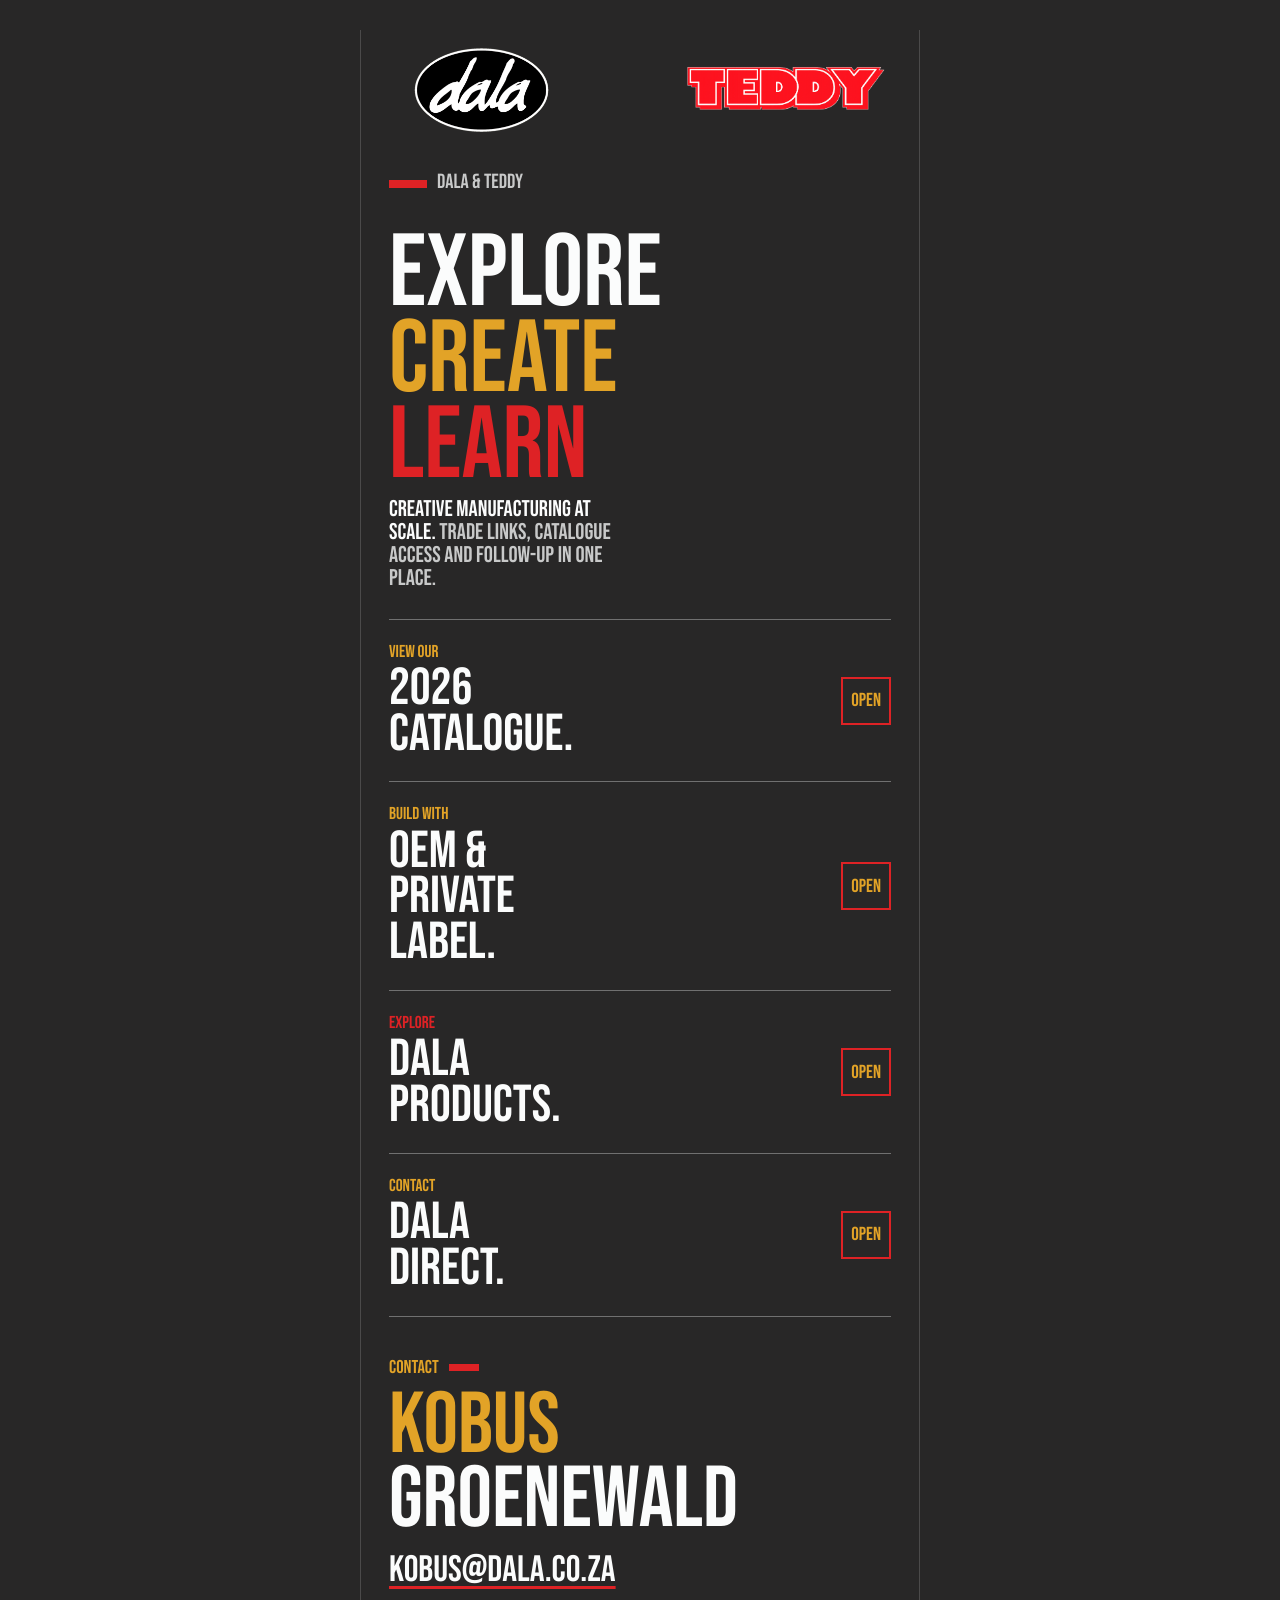
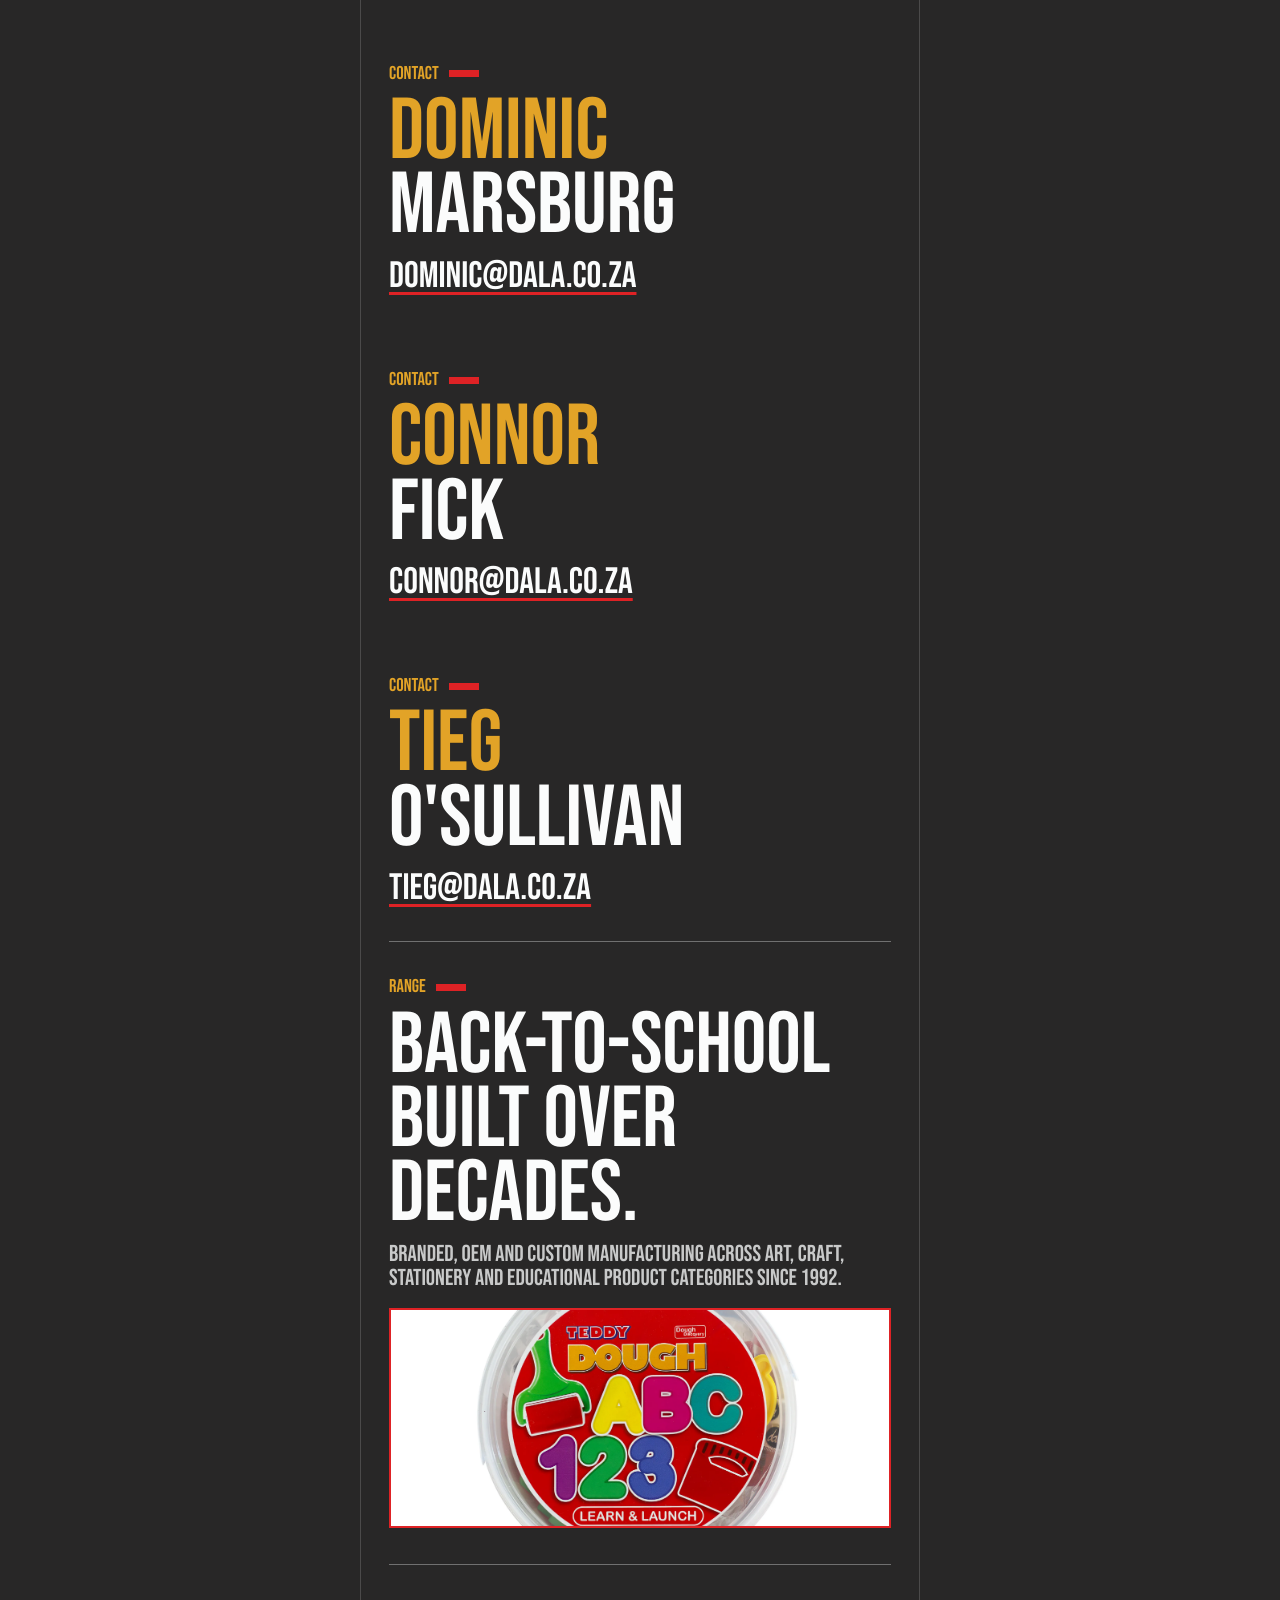
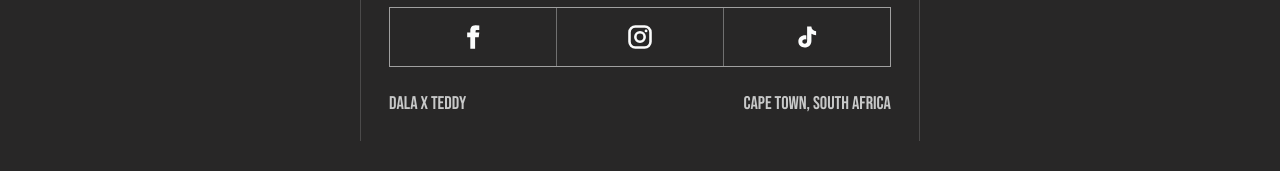
==== commit 173c0eea: "Clean up index to remove takealot and amazon purchase links" ====
--- a/index.html
+++ b/index.html
@@ -15,7 +15,7 @@
     >
     <meta property="og:type" content="website">
     <meta name="twitter:card" content="summary">
-    <title>Dala at SARCDA 2026</title>
+    <title>Dala & Teddy</title>
     <link rel="preconnect" href="https://fonts.googleapis.com">
     <link rel="preconnect" href="https://fonts.gstatic.com" crossorigin>
     <link
@@ -422,11 +422,11 @@
 
       <section class="hero">
         <div>
-          <p class="event-label">SARCDA 2026</p>
+          <p class="event-label">DALA & TEDDY</p>
           <h1 id="page-title">
-            <span>Dala</span>
-            <span class="gold">at</span>
-            <span class="red">Sarcda.</span>
+            <span>Explore</span>
+            <span class="gold">Create</span>
+            <span class="red">Learn</span>
           </h1>
         </div>
         <p class="hero-note">
@@ -436,7 +436,7 @@
       </section>
 
       <nav class="quick-links" aria-label="Dala SARCDA links">
-        <a
+        <!-- <a
           class="link-row"
           href="https://links.dalacolour.com/tieg.html"
           aria-label="Open the Dala 2026 catalogue"
@@ -446,7 +446,7 @@
             <span class="link-title">Tieg O'SUllivan</span>
           </span>
           <span class="open-mark" aria-hidden="true">OPEN</span>
-        </a>
+        </a> -->
 
         <a
           class="link-row"
@@ -486,7 +486,7 @@
 
         <a
           class="link-row"
-          href="mailto:tieg@dala.co.za?subject=SARCDA%202026%20Dala%20Enquiry"
+          href="mailto:tieg@dala.co.za?subject=Dala%20Enquiry"
           aria-label="Email Dala about SARCDA 2026 trade supply"
         >
           <span>
@@ -496,7 +496,7 @@
           <span class="open-mark" aria-hidden="true">OPEN</span>
         </a>
 
-        <a
+        <!-- <a
           class="link-row"
           href="https://www.takealot.com/all?filter=Brand:Dala&amp;filter=Rating:4.0-5.0"
           aria-label="See Dala products on Takealot"
@@ -506,9 +506,9 @@
             <span class="link-title">Dala on Takealot.</span>
           </span>
           <span class="open-mark" aria-hidden="true">OPEN</span>
-        </a>
-
-        <a
+        </a> -->
+
+        <!-- <a
           class="link-row"
           href="https://www.amazon.co.za/s?k=Dala&amp;ref=bl_dp_s_web_0"
           aria-label="See Dala products on Amazon South Africa"
@@ -518,7 +518,7 @@
             <span class="link-title">Dala on Amazon.</span>
           </span>
           <span class="open-mark" aria-hidden="true">OPEN</span>
-        </a>
+        </a> -->
       </nav>
 
       <section class="contact" aria-labelledby="contact-title">
@@ -530,9 +530,25 @@
         <div class="contact-lines">
           <a
             class="contact-link"
-            href="mailto:kobus@dala.co.za?subject=SARCDA%202026%20Dala%20Enquiry"
+            href="mailto:kobus@dala.co.za?subject=Dala%20Enquiry"
           >
             kobus@dala.co.za
+          </a>
+        </div>
+      </section>
+
+      <section class="contact" aria-labelledby="contact-title">
+        <p class="section-label">Contact</p>
+        <h2 id="contact-title">
+          <span class="gold">DOMINIC</span><br>
+          MARSBURG
+        </h2>
+        <div class="contact-lines">
+          <a
+            class="contact-link"
+            href="mailto:dominic@dala.co.za?subject=Dala%20Enquiry"
+          >
+            dominic@dala.co.za
           </a>
         </div>
       </section>
@@ -546,7 +562,7 @@
         <div class="contact-lines">
           <a
             class="contact-link"
-            href="mailto:connor@dala.co.za?subject=SARCDA%202026%20Dala%20Enquiry"
+            href="mailto:connor@dala.co.za?subject=Dala%20Enquiry"
           >
             connor@dala.co.za
           </a>
@@ -562,7 +578,7 @@
         <div class="contact-lines">
           <a
             class="contact-link"
-            href="mailto:tieg@dala.co.za?subject=SARCDA%202026%20Dala%20Enquiry"
+            href="mailto:tieg@dala.co.za?subject=Dala%20Enquiry"
           >
             tieg@dala.co.za
           </a>
